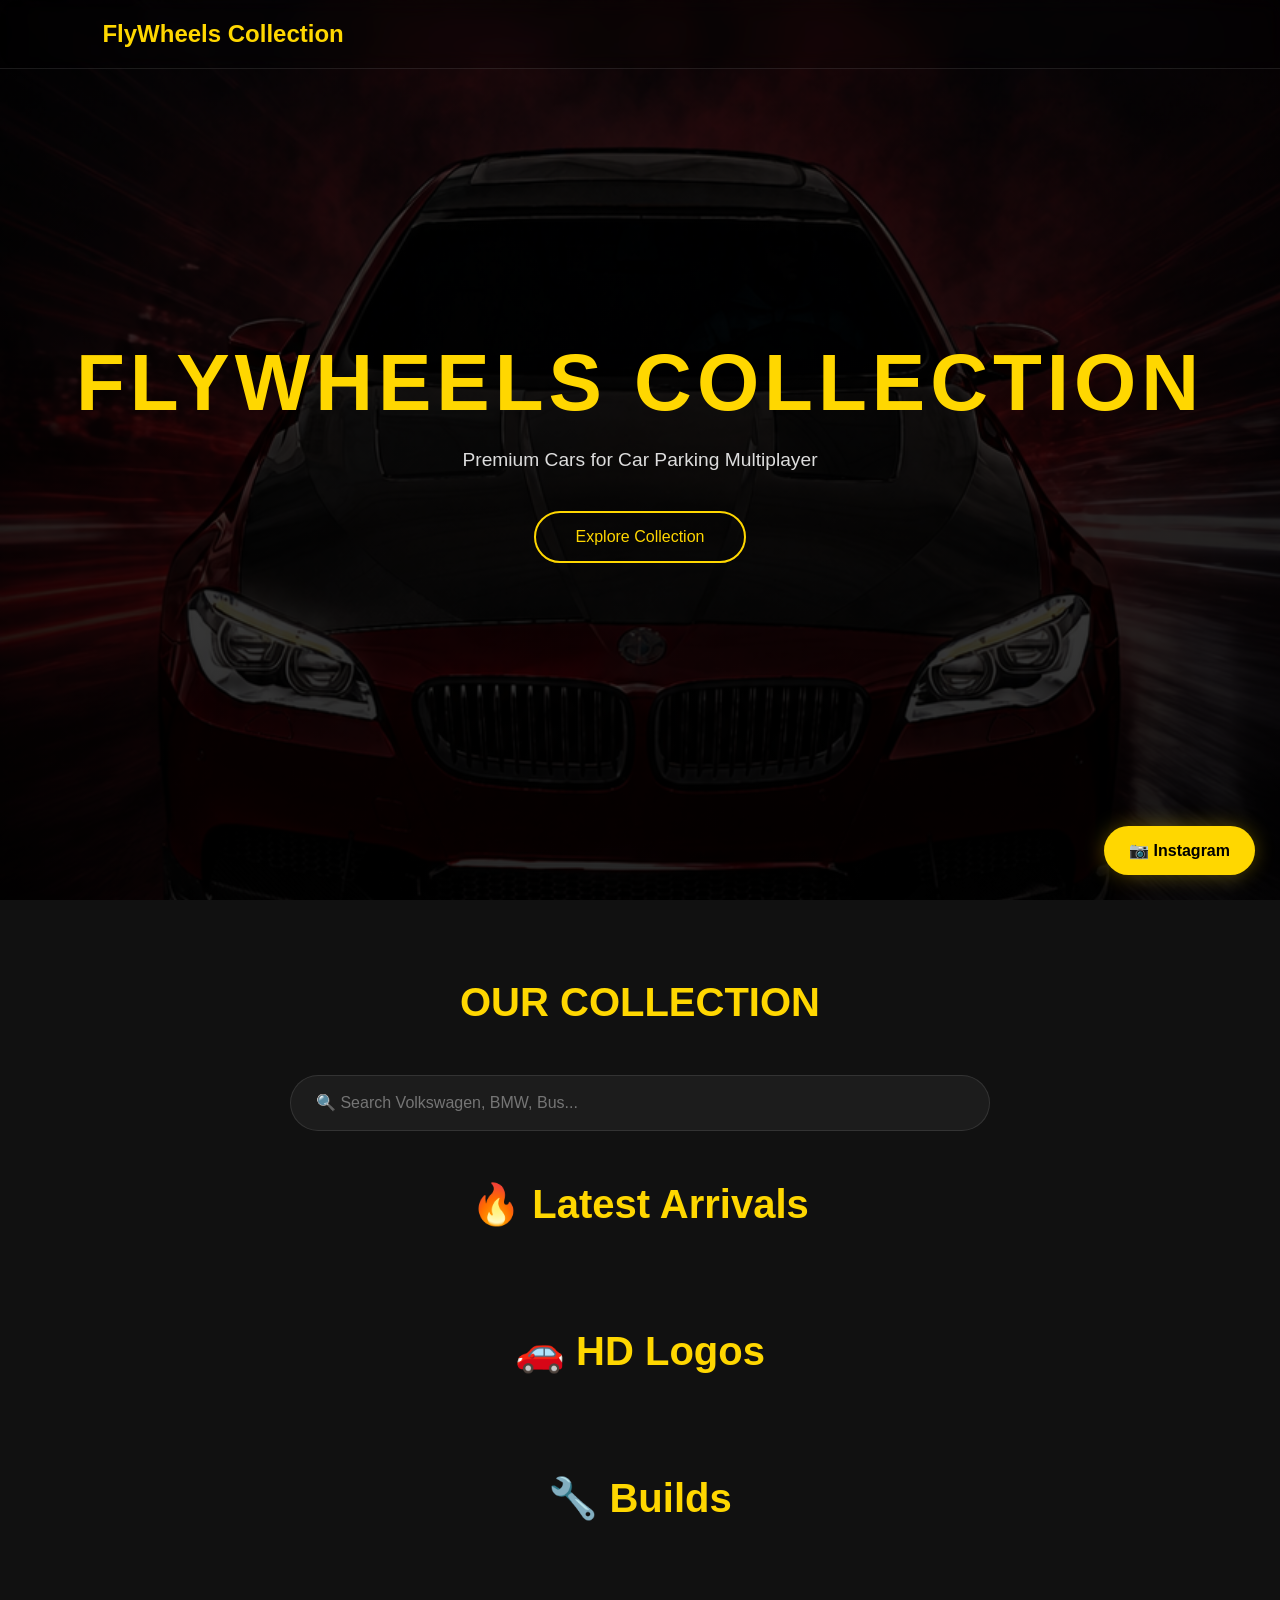
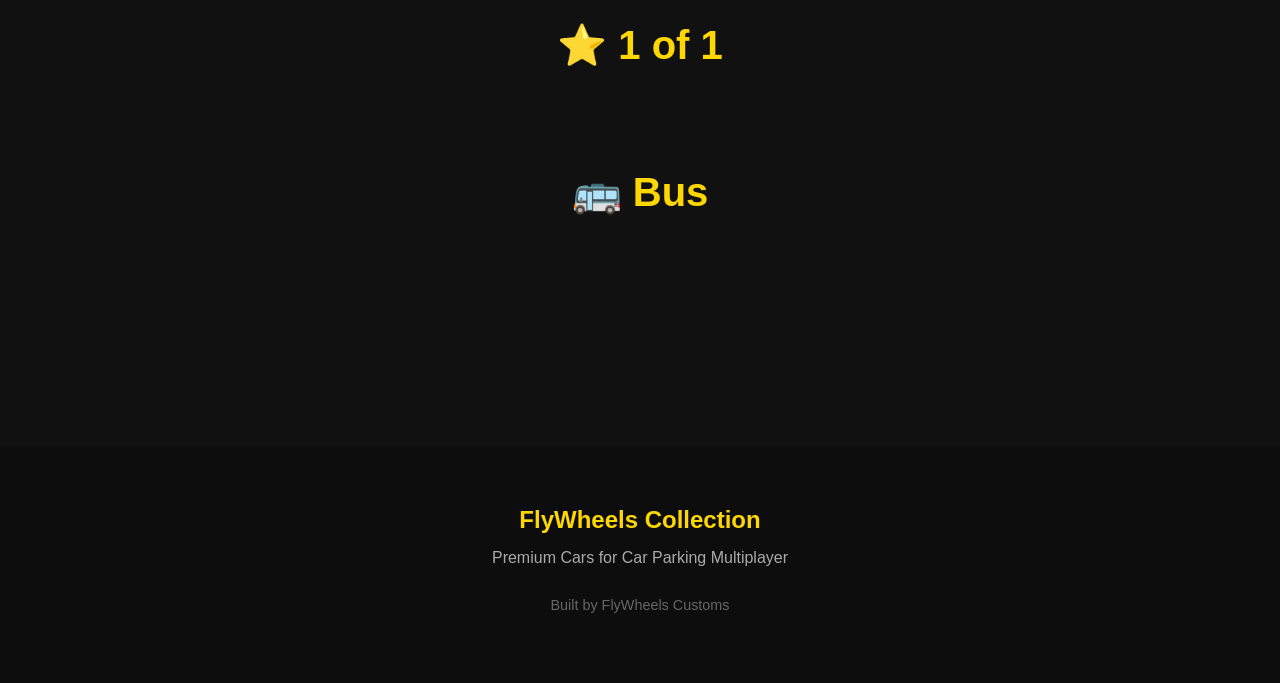
==== index.html @ 17e47a36 "Rename index-backup.html to index.html" ====
<!DOCTYPE html>
<html lang="en">
<head>
    <meta charset="UTF-8">
    <meta name="viewport" content="width=device-width, initial-scale=1.0">
    <title>FlyWheels Collection</title>

    <link rel="stylesheet" href="style.css">
</head>
<body>

<nav>
    <h2>FlyWheels Collection</h2>
</nav>

<header class="hero">

    <div class="hero-content">

        <h1>FLYWHEELS COLLECTION</h1>

        <p>Premium Cars for Car Parking Multiplayer</p>

        <a href="#collection">
            <button>Explore Collection</button>
        </a>

    </div>

</header>

<section class="collection" id="collection">

    <h2>OUR COLLECTION</h2>

    <div class="search-box">

    <input
        type="text"
        id="searchInput"
        placeholder="🔍 Search Volkswagen, BMW, Bus..."
    >

    <div id="searchSuggestions" class="search-suggestions"></div>

</div>
    <!-- Normal browsing view: category sections -->
    <div id="normal-sections">

        <h2 class="section-title">🔥 Latest Arrivals</h2>
        <div class="cars" id="latest-container"></div>

        <h2 class="section-title">🚗 HD Logos</h2>
        <div class="cars" id="hdlogos-container"></div>

        <h2 class="section-title">🔧 Builds</h2>
       <div class="cars" id="builds-container"></div>

        <h2 class="section-title">⭐ 1 of 1</h2>
        <div class="cars" id="oneofone-container"></div>

        <h2 class="section-title">🚌 Bus</h2>
        <div class="cars" id="bus-container"></div>

    </div>

    <!-- Search results view: shown only while searching -->
    <div id="search-results-section" style="display:none;">

        <h2 class="section-title">Search Results</h2>
        <div class="cars" id="search-results-container"></div>

    </div>

</section>

<div class="popup" id="popup">

    <div class="popup-content">

        <span class="close">&times;</span>

        <h2>Payment</h2>

        <h3 id="popupCarName"></h3>
        <p>Price: <span id="popupOriginalPrice"></span></p>
        <p id="popupDiscountedRow" style="display:none;">
            Discounted Price: <span id="popupDiscountedPrice"></span>
        </p>

        <img src="images/imagesqr.jpg" class="qr">

        <p>Scan the QR code and complete the payment.</p>

        <p>Send the payment screenshot to:</p>
        <h3>Have a Promo Code?</h3>

<input
    type="text"
    id="promoInput"
    placeholder="Enter Promo Code"
>

<button id="applyPromo">
    Apply
</button>

<p id="promoMessage"></p>

        <a href="https://instagram.com/cpm.carriolic"
           target="_blank"
           class="insta-btn">
            Contact on Instagram
        </a>

    </div>

</div>

<footer>

    <h2>FlyWheels Collection</h2>

    <p>Premium Cars for Car Parking Multiplayer</p>

    <p class="built">Built by FlyWheels Customs</p>

</footer>

<div class="image-viewer" id="imageViewer">
    <img src="" id="viewerImg">
</div>

<script src="https://cdn.jsdelivr.net/npm/@supabase/supabase-js@2"></script>
<script src="script.js"></script>

<a href="https://instagram.com/cpm.carriolic"
   target="_blank"
   class="floating-instagram">
    📷 Instagram
</a>

</body>
</html>
---- style.css ----
html{
    scroll-behavior:smooth;
}

*{
    margin:0;
    padding:0;
    box-sizing:border-box;
}

body{
    background:#111;
    color:white;
    font-family:Arial, Helvetica, sans-serif;
}

/* Navigation */

nav{
    position:fixed;
    top:0;
    width:100%;
    padding:20px 8%;
    z-index:1000;

    background:rgba(0,0,0,0.2);
    backdrop-filter:blur(10px);

    border-bottom:1px solid rgba(255,255,255,0.1);
}

nav h2{
    color:#FFD700;
}

/* Hero Section */

.hero{
    height:100vh;

    display:flex;
    justify-content:center;
    align-items:center;
    text-align:center;
    padding:20px;

    background:
    linear-gradient(rgba(0,0,0,0.65), rgba(0,0,0,0.85)),
    url("images/hero.jpg");

    background-size:cover;
    background-position:center;
}

.hero-content h1{
    font-size:5rem;
    color:#FFD700;
    letter-spacing:5px;
}

.hero-content p{
    margin-top:20px;
    color:#ddd;
    font-size:1.2rem;
}

.hero-content button{
    margin-top:40px;
    padding:15px 40px;
    border:2px solid #FFD700;
    background:transparent;
    color:#FFD700;
    border-radius:100px;
    font-size:1rem;
    cursor:pointer;
    transition:0.3s;
}

.hero-content button:hover{
    background:#FFD700;
    color:black;

    box-shadow:
    0 0 20px rgba(255,215,0,0.6);
}

/* Collection */

.collection{
    padding:80px 5%;
}

.collection h2{
    text-align:center;
    color:#FFD700;
    font-size:2.5rem;
    margin-bottom:50px;
}

.cars{
    display:grid;
    grid-template-columns:repeat(auto-fit,minmax(300px,1fr));
    gap:30px;
    align-items:stretch;
}

/* Card */

.car-card{
    position:relative;

    background:rgba(255,255,255,0.04);

    border:1px solid rgba(255,255,255,0.1);

    backdrop-filter:blur(10px);

    border-radius:30px;

    overflow:hidden;

    transition:0.4s;

    display:flex;

    flex-direction:column;

    animation:fadeUp 0.8s ease;

    animation-fill-mode:both;
}

.car-card:hover{
    transform:translateY(-10px);

    box-shadow:
    0 0 30px rgba(255,215,0,0.25);
}

.car-card img{
    width:100%;
    aspect-ratio:1/1;
    object-fit:contain;
    background:black;
    display:block;

    transition:0.5s;
    cursor:pointer;
}

.car-card:hover img{
    transform:scale(1.05);
}

.car-card-content{
    padding:20px;
}

.car-card h3{
    margin-bottom:10px;
    font-size:1.4rem;
}

.car-card p{
    color:#FFD700;
    margin-bottom:20px;
    font-size:1.1rem;
}

.car-card button{
    padding:15px 30px;
    border:none;
    background:#FFD700;
    color:black;
    border-radius:100px;
    cursor:pointer;
    font-weight:bold;
    transition:0.3s;
}

.car-card button:hover{
    background:white;

    box-shadow:
    0 0 20px rgba(255,215,0,0.6);
}

/* Availability Badge */

.badge{
    position:absolute;
    top:15px;
    right:15px;

    padding:8px 16px;

    border-radius:100px;

    font-size:0.8rem;

    font-weight:bold;
}

.available{
    background:#0f8b3c;
    color:white;
}

.sold{
    background:#c62828;
    color:white;
}

/* Popup */

.popup{
    display:none;

    position:fixed;

    top:0;
    left:0;

    width:100%;
    height:100%;

    background:rgba(0,0,0,0.8);

    justify-content:center;
    align-items:center;

    z-index:2000;
}

.popup-content{
    width:90%;
    max-width:400px;

    background:#1a1a1a;

    padding:30px;

    border-radius:30px;

    text-align:center;

    position:relative;
}

.popup-content h2{
    color:#FFD700;
    margin-bottom:20px;
}

.qr{
    width:220px;
    border-radius:15px;
    margin-bottom:20px;
}

.popup-content p{
    color:#ccc;
    margin:15px 0;
}

.popup-content h3{
    color:#FFD700;
}

.close{
    position:absolute;
    top:15px;
    right:20px;

    font-size:2rem;

    cursor:pointer;
}

/* Instagram Button */

.insta-btn{
    display:inline-block;

    margin-top:20px;

    padding:15px 30px;

    background:#FFD700;

    color:black;

    text-decoration:none;

    border-radius:100px;

    font-weight:bold;

    transition:0.3s;
}

.insta-btn:hover{
    background:white;

    box-shadow:
    0 0 20px rgba(255,215,0,0.6);
}

/* Footer */

footer{
    margin-top:100px;

    padding:60px 20px;

    background:#0d0d0d;

    text-align:center;
}

footer h2{
    color:#FFD700;

    margin-bottom:15px;
}

footer p{
    color:#aaa;

    margin:10px 0;
}

.built{
    margin-top:30px;

    color:#666;

    font-size:0.9rem;
}

/* Animation */

@keyframes fadeUp{

    from{
        opacity:0;
        transform:translateY(50px);
    }

    to{
        opacity:1;
        transform:translateY(0);
    }

}

/* Mobile */

@media(max-width:768px){

    .hero-content h1{
        font-size:2.8rem;
        letter-spacing:2px;
    }

    .hero-content p{
        font-size:1rem;
    }

    .collection h2{
        font-size:2rem;
    }

}
/* Fullscreen Image Viewer */

.image-viewer{
    display:none;

    position:fixed;

    top:0;
    left:0;

    width:100%;
    height:100%;

    background:rgba(0,0,0,0.95);

    justify-content:center;
    align-items:center;

    z-index:3000;
}

.image-viewer img{
    width:90%;
    max-width:1000px;

    border-radius:20px;

    object-fit:contain;
}
/* Floating Instagram Button */

.floating-instagram{
    position:fixed;

    bottom:25px;
    right:25px;

    background:#FFD700;
    color:black;

    text-decoration:none;

    padding:15px 25px;

    border-radius:100px;

    font-weight:bold;

    z-index:1500;

    transition:0.3s;

    box-shadow:
    0 0 20px rgba(255,215,0,0.3);
}

.floating-instagram:hover{

    background:white;

    box-shadow:
    0 0 30px rgba(255,215,0,0.7);

    transform:translateY(-5px);

}
.sold-btn{
    background:#555;
    color:white;
    cursor:not-allowed;
    opacity:0.8;
}
/* Search Box */

.search-box{
    display:flex;
    justify-content:center;
    margin-bottom:40px;
}

.search-box input{

    width:100%;
    max-width:700px;

    padding:18px 25px;

    border:none;

    border-radius:100px;

    background:#1c1c1c;

    color:white;

    font-size:1rem;

    outline:none;

    border:1px solid rgba(255,255,255,.1);

    transition:.3s;

}

.search-box input:focus{

    border-color:#FFD700;

    box-shadow:0 0 20px rgba(255,215,0,.25);

}
.section-title{
    color:#FFD700;
    font-size:2rem;
    margin:50px 0 25px;
    text-align:center;
}
.no-results{
    color:#888;
    text-align:center;
    padding:40px;
    grid-column:1/-1;
}
.search-box{
    position:relative;
    max-width:700px;
    margin:0 auto 40px;
}

.search-suggestions{

    position:absolute;

    top:100%;
    left:0;

    width:100%;

    background:#1a1a1a;

    border-radius:15px;

    overflow:hidden;

    display:none;

    z-index:1000;

    border:1px solid rgba(255,255,255,.08);

    margin-top:8px;

}

.search-item{

    padding:15px 20px;

    cursor:pointer;

    transition:.25s;

    color:white;

}

.search-item:hover{

    background:#FFD700;

    color:black;

}
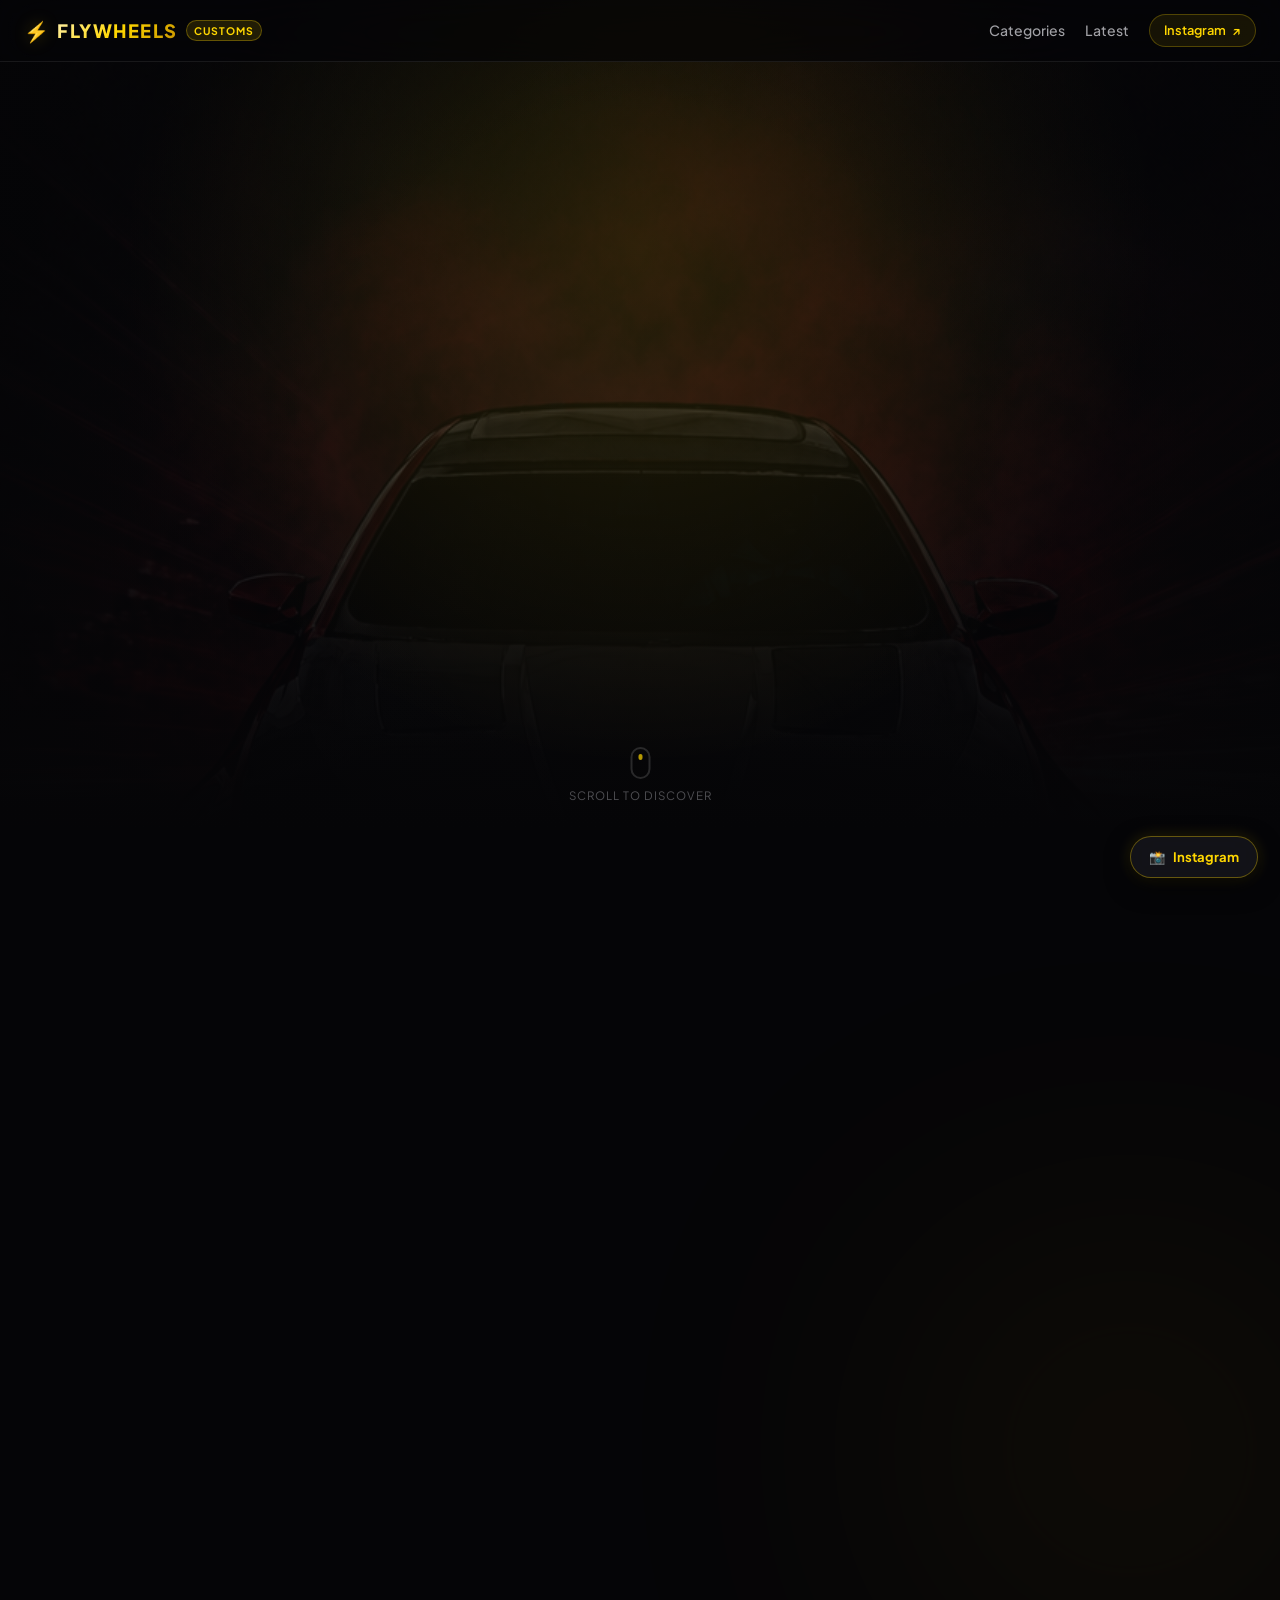
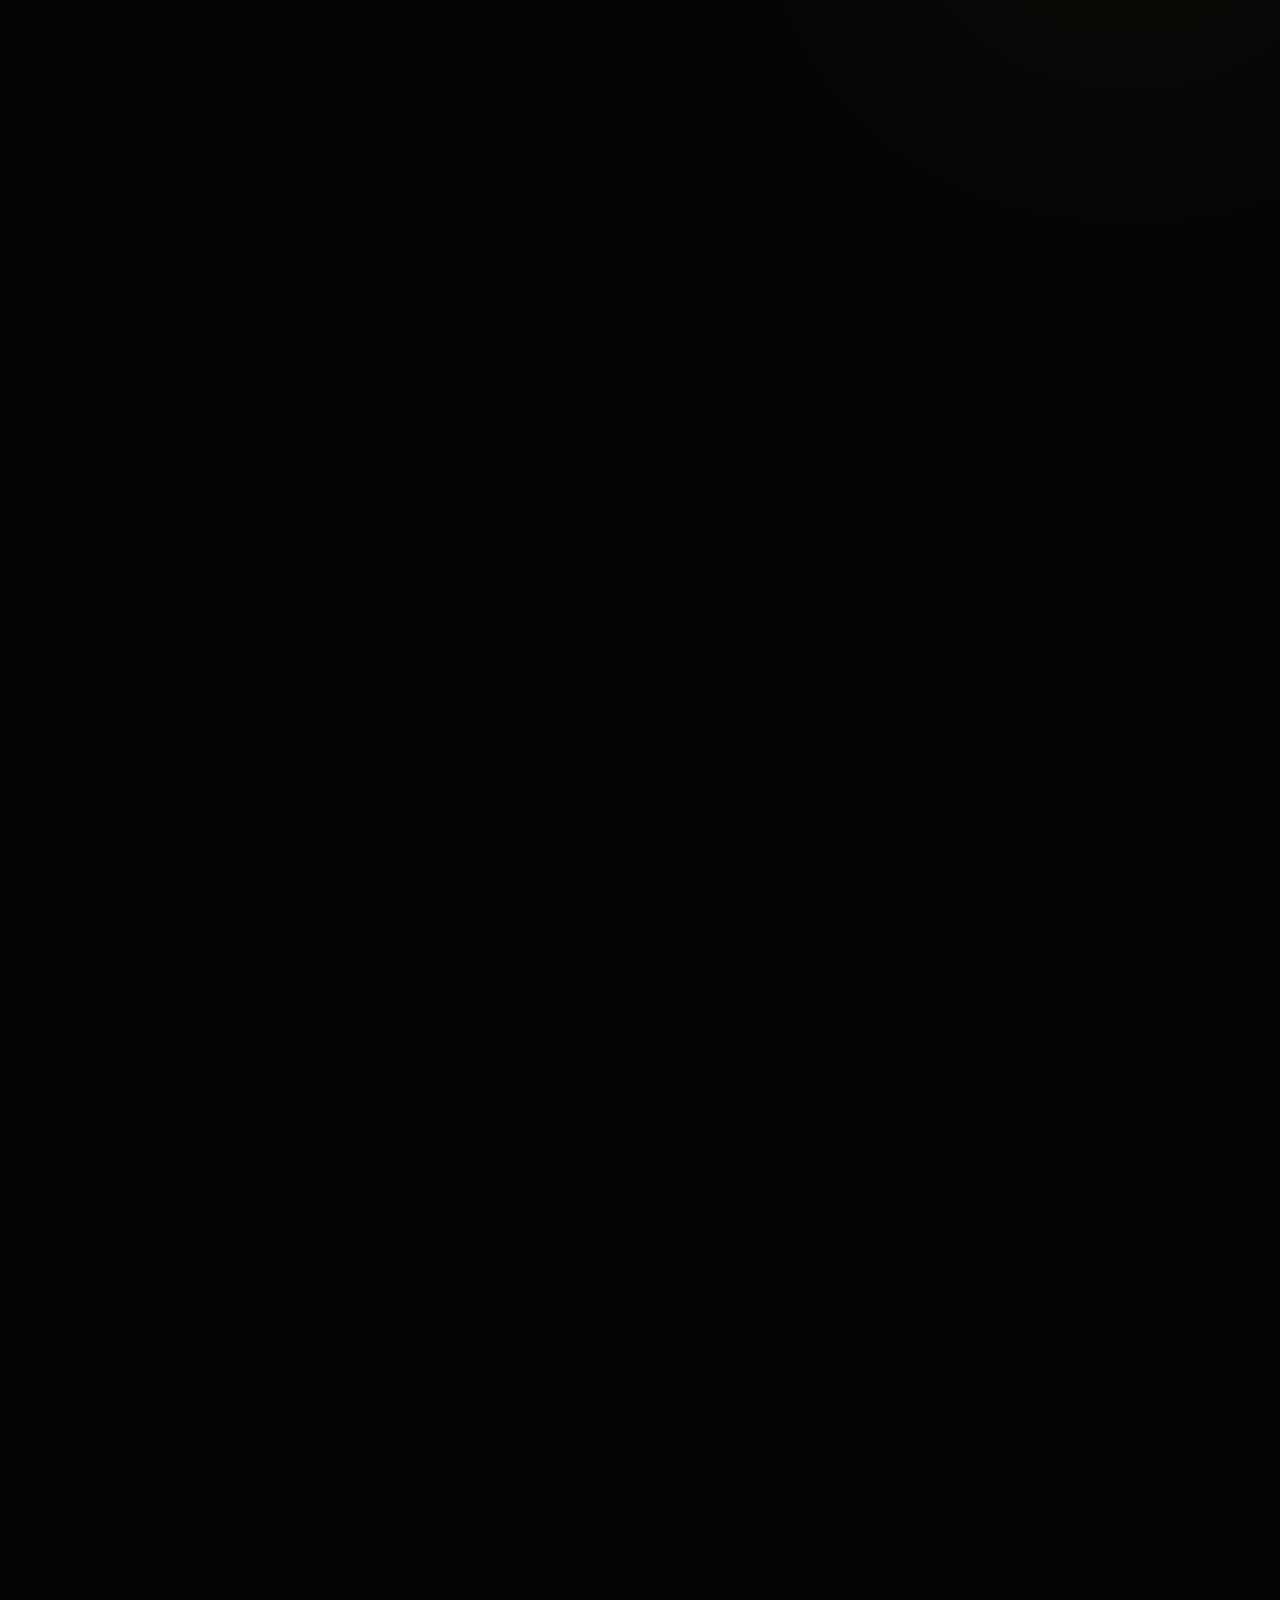
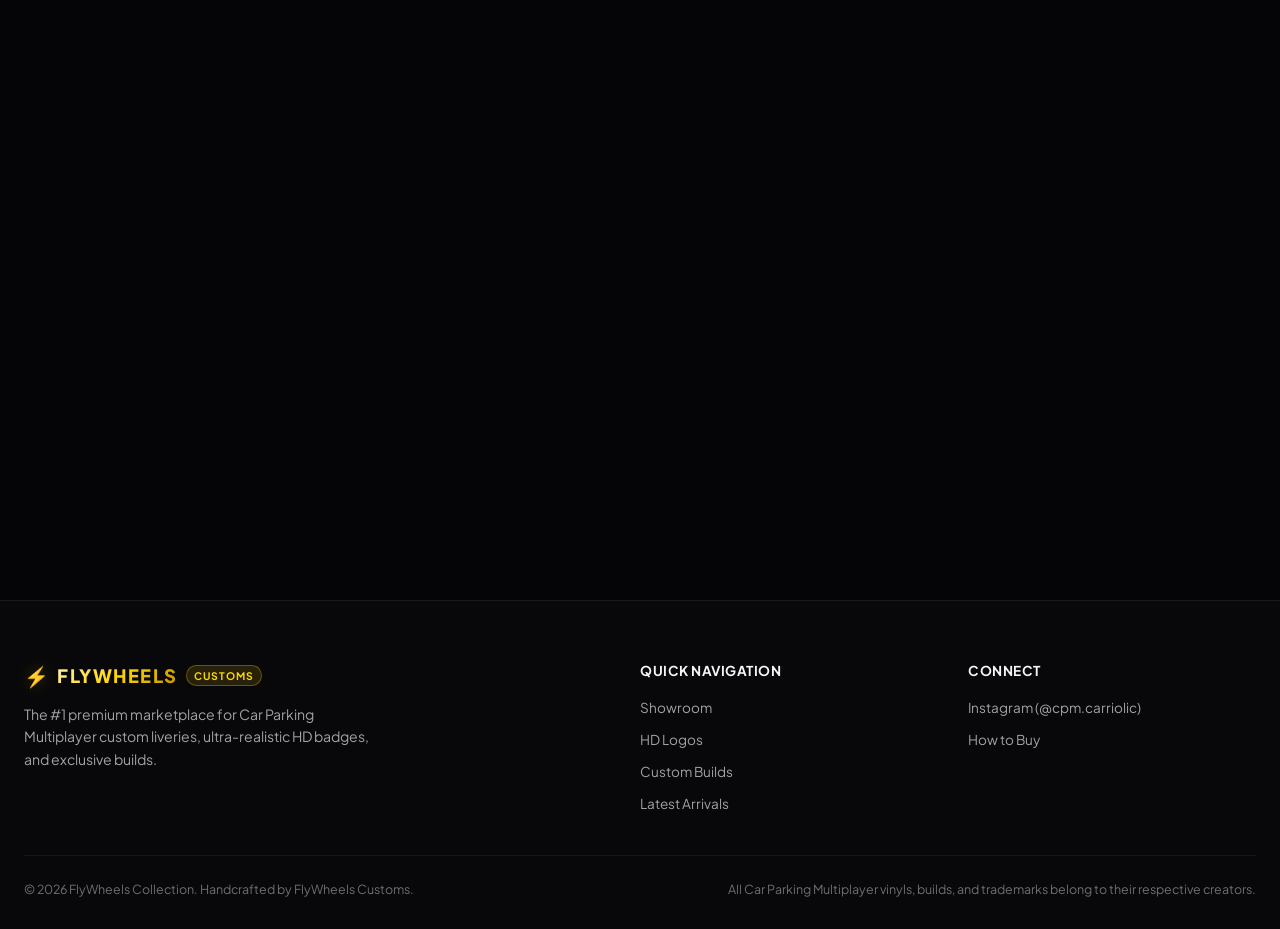
==== commit 6324eecd: "Upgrade UI: Apple-inspired theme, 2-column mobile grid, and scroll animations" ====
--- a/index.html
+++ b/index.html
@@ -2,143 +2,339 @@
 <html lang="en">
 <head>
     <meta charset="UTF-8">
-    <meta name="viewport" content="width=device-width, initial-scale=1.0">
-    <title>FlyWheels Collection</title>
-
+    <meta name="viewport" content="width=device-width, initial-scale=1.0, maximum-scale=5.0">
+    <meta name="description" content="FlyWheels Collection - Premium handcrafted custom cars, HD logos, and unique builds for Car Parking Multiplayer (CPM).">
+    <title>FlyWheels Collection • Premium CPM Cars</title>
+
+    <link rel="preconnect" href="https://fonts.googleapis.com">
+    <link rel="preconnect" href="https://fonts.gstatic.com" crossorigin>
+    <link href="https://fonts.googleapis.com/css2?family=Plus+Jakarta+Sans:wght@400;500;600;700;800&family=Space+Grotesk:wght@600;700&display=swap" rel="stylesheet">
     <link rel="stylesheet" href="style.css">
 </head>
 <body>
 
-<nav>
-    <h2>FlyWheels Collection</h2>
+<!-- Apple-style Ambient Background Glows -->
+<div class="ambient-glow glow-top" aria-hidden="true"></div>
+<div class="ambient-glow glow-middle" aria-hidden="true"></div>
+
+<!-- Sleek Frosted Glass Navigation -->
+<nav id="navbar">
+    <div class="nav-container">
+        <a href="#" class="brand-logo">
+            <span class="logo-mark">⚡</span>
+            <span class="brand-text">FLYWHEELS</span>
+            <span class="brand-tag">CUSTOMS</span>
+        </a>
+        <div class="nav-links">
+            <a href="#collection" class="nav-link">Categories</a>
+            <a href="#latest-section" class="nav-link">Latest</a>
+            <a href="https://instagram.com/cpm.carriolic" target="_blank" class="nav-btn-ig" rel="noopener">
+                <span>Instagram</span>
+                <span class="arrow-icon">↗</span>
+            </a>
+        </div>
+    </div>
 </nav>
 
+<!-- Hero Section with Apple Aesthetic -->
 <header class="hero">
-
+    <div class="hero-overlay"></div>
     <div class="hero-content">
-
-        <h1>FLYWHEELS COLLECTION</h1>
-
-        <p>Premium Cars for Car Parking Multiplayer</p>
-
-        <a href="#collection">
-            <button>Explore Collection</button>
-        </a>
-
-    </div>
-
+        <div class="hero-pill-badge scroll-reveal">
+            <span class="pulse-dot"></span>
+            <span>Car Parking Multiplayer • Exclusive Drops</span>
+        </div>
+
+        <h1 class="hero-title scroll-reveal">
+            FLYWHEELS<br><span class="gold-gradient-text">COLLECTION</span>
+        </h1>
+
+        <p class="hero-subtitle scroll-reveal">
+            Precision-crafted custom liveries, 4K HD logos, and 1-of-1 showpieces built for CPM enthusiasts.
+        </p>
+
+        <div class="hero-cta-group scroll-reveal">
+            <a href="#collection" class="btn-apple-primary">
+                Explore Categories
+                <span class="btn-arrow">↓</span>
+            </a>
+            <a href="#latest-section" class="btn-apple-secondary">
+                Latest Arrivals
+            </a>
+        </div>
+
+        <!-- Trust / Highlight Badges -->
+        <div class="hero-highlights scroll-reveal">
+            <div class="highlight-chip">
+                <span class="chip-icon">⚡</span> Instant Delivery
+            </div>
+            <div class="highlight-chip">
+                <span class="chip-icon">🎨</span> 4K HD Detailing
+            </div>
+            <div class="highlight-chip">
+                <span class="chip-icon">🛡️</span> 100% Authentic
+            </div>
+        </div>
+    </div>
+
+    <div class="scroll-indicator" aria-hidden="true">
+        <div class="mouse-wheel"></div>
+        <span>Scroll to discover</span>
+    </div>
 </header>
 
-<section class="collection" id="collection">
-
-    <h2>OUR COLLECTION</h2>
-
-    <div class="search-box">
-
-    <input
-        type="text"
-        id="searchInput"
-        placeholder="🔍 Search Volkswagen, BMW, Bus..."
-    >
-
-    <div id="searchSuggestions" class="search-suggestions"></div>
-
-</div>
-    <!-- Normal browsing view: category sections -->
+<!-- Main Collection Section -->
+<main class="collection" id="collection">
+
+    <!-- Header & Spotlight Search -->
+    <div class="collection-header scroll-reveal">
+        <span class="eyebrow-tag">THE SHOWROOM</span>
+        <h2 class="collection-title">Explore by Category</h2>
+        <p class="collection-subtitle">Browse curated garage lineups or jump straight to your favorite styles</p>
+    </div>
+
+    <!-- Apple Spotlight-Style Search Box -->
+    <div class="search-box-wrapper scroll-reveal">
+        <div class="search-box">
+            <span class="search-icon">🔍</span>
+            <input
+                type="text"
+                id="searchInput"
+                placeholder="Search by car name, BMW, Porsche, Bus..."
+                autocomplete="off"
+            >
+            <button id="searchClearBtn" class="search-clear-btn" aria-label="Clear search" style="display:none;">✕</button>
+        </div>
+        <div id="searchSuggestions" class="search-suggestions"></div>
+    </div>
+
+    <!-- Apple-style Segmented Category Filter Pills (Mobile Horizontal Scrollable) -->
+    <div class="category-nav-bar scroll-reveal" id="categoryNav">
+        <div class="category-pills">
+            <button class="cat-pill active" data-target="all">All Vehicles</button>
+            <button class="cat-pill" data-target="hdlogos-section">🚗 HD Logos</button>
+            <button class="cat-pill" data-target="builds-section">🔧 Builds</button>
+            <button class="cat-pill" data-target="oneofone-section">⭐ 1 of 1</button>
+            <button class="cat-pill" data-target="bus-section">🚌 Bus</button>
+            <button class="cat-pill" data-target="latest-section">🔥 Latest Arrivals</button>
+        </div>
+    </div>
+
+    <!-- NORMAL BROWSING VIEW: All Categories First, Then Latest Arrivals Down Below -->
     <div id="normal-sections">
 
-        <h2 class="section-title">🔥 Latest Arrivals</h2>
-        <div class="cars" id="latest-container"></div>
-
-        <h2 class="section-title">🚗 HD Logos</h2>
-        <div class="cars" id="hdlogos-container"></div>
-
-        <h2 class="section-title">🔧 Builds</h2>
-       <div class="cars" id="builds-container"></div>
-
-        <h2 class="section-title">⭐ 1 of 1</h2>
-        <div class="cars" id="oneofone-container"></div>
-
-        <h2 class="section-title">🚌 Bus</h2>
-        <div class="cars" id="bus-container"></div>
-
-    </div>
-
-    <!-- Search results view: shown only while searching -->
+        <!-- 1. HD LOGOS SECTION -->
+        <section class="category-section scroll-reveal" id="hdlogos-section">
+            <div class="section-header">
+                <div class="section-title-wrap">
+                    <span class="section-badge">HIGH RESOLUTION</span>
+                    <h2 class="section-title">🚗 HD Logos</h2>
+                </div>
+                <span class="section-count" id="count-hdlogos"></span>
+            </div>
+            <div class="cars" id="hdlogos-container">
+                <div class="skeleton-card"></div>
+                <div class="skeleton-card"></div>
+            </div>
+        </section>
+
+        <!-- 2. BUILDS SECTION -->
+        <section class="category-section scroll-reveal" id="builds-section">
+            <div class="section-header">
+                <div class="section-title-wrap">
+                    <span class="section-badge">CUSTOM TUNING</span>
+                    <h2 class="section-title">🔧 Custom Builds</h2>
+                </div>
+                <span class="section-count" id="count-builds"></span>
+            </div>
+            <div class="cars" id="builds-container">
+                <div class="skeleton-card"></div>
+                <div class="skeleton-card"></div>
+            </div>
+        </section>
+
+        <!-- 3. 1 OF 1 SECTION -->
+        <section class="category-section scroll-reveal" id="oneofone-section">
+            <div class="section-header">
+                <div class="section-title-wrap">
+                    <span class="section-badge">EXCLUSIVE</span>
+                    <h2 class="section-title">⭐ 1 of 1 Masterpieces</h2>
+                </div>
+                <span class="section-count" id="count-oneofone"></span>
+            </div>
+            <div class="cars" id="oneofone-container">
+                <div class="skeleton-card"></div>
+                <div class="skeleton-card"></div>
+            </div>
+        </section>
+
+        <!-- 4. BUS SECTION -->
+        <section class="category-section scroll-reveal" id="bus-section">
+            <div class="section-header">
+                <div class="section-title-wrap">
+                    <span class="section-badge">SPECIAL SERIES</span>
+                    <h2 class="section-title">🚌 Bus Edition</h2>
+                </div>
+                <span class="section-count" id="count-bus"></span>
+            </div>
+            <div class="cars" id="bus-container">
+                <div class="skeleton-card"></div>
+                <div class="skeleton-card"></div>
+            </div>
+        </section>
+
+        <!-- 5. SCROLL DOWN TO SEE: LATEST ARRIVALS SECTION -->
+        <section class="category-section latest-spotlight-section scroll-reveal" id="latest-section">
+            <div class="section-header latest-header">
+                <div class="section-title-wrap">
+                    <span class="section-badge fire-badge">FRESH DROPS</span>
+                    <h2 class="section-title">🔥 Latest Arrivals</h2>
+                    <p class="section-subtext">The most recent custom releases added to FlyWheels showroom</p>
+                </div>
+                <span class="section-count" id="count-latest"></span>
+            </div>
+            <div class="cars" id="latest-container">
+                <div class="skeleton-card"></div>
+                <div class="skeleton-card"></div>
+            </div>
+        </section>
+
+    </div>
+
+    <!-- SEARCH RESULTS VIEW: Shown dynamically while user types in search -->
     <div id="search-results-section" style="display:none;">
-
-        <h2 class="section-title">Search Results</h2>
+        <div class="section-header">
+            <div class="section-title-wrap">
+                <span class="section-badge">RESULTS</span>
+                <h2 class="section-title" id="search-results-title">Search Results</h2>
+            </div>
+            <button id="clearSearchLink" class="clear-search-link">Reset Search</button>
+        </div>
         <div class="cars" id="search-results-container"></div>
-
-    </div>
-
-</section>
-
-<div class="popup" id="popup">
-
+    </div>
+
+</main>
+
+<!-- Apple Sheet Style Payment Modal -->
+<div class="popup" id="popup" role="dialog" aria-modal="true" aria-labelledby="popupCarName">
+    <div class="popup-backdrop"></div>
     <div class="popup-content">
-
-        <span class="close">&times;</span>
-
-        <h2>Payment</h2>
-
-        <h3 id="popupCarName"></h3>
-        <p>Price: <span id="popupOriginalPrice"></span></p>
-        <p id="popupDiscountedRow" style="display:none;">
-            Discounted Price: <span id="popupDiscountedPrice"></span>
-        </p>
-
-        <img src="images/imagesqr.jpg" class="qr">
-
-        <p>Scan the QR code and complete the payment.</p>
-
-        <p>Send the payment screenshot to:</p>
-        <h3>Have a Promo Code?</h3>
-
-<input
-    type="text"
-    id="promoInput"
-    placeholder="Enter Promo Code"
->
-
-<button id="applyPromo">
-    Apply
-</button>
-
-<p id="promoMessage"></p>
+        <button class="close" id="popupCloseBtn" aria-label="Close dialog">&times;</button>
+
+        <div class="popup-header">
+            <span class="popup-pill">SECURE CHECKOUT</span>
+            <h2>Order Vehicle</h2>
+            <h3 id="popupCarName">Select Car</h3>
+        </div>
+
+        <div class="price-container">
+            <div class="price-box" id="priceDisplayBox">
+                <span class="price-label">Price</span>
+                <span class="price-value" id="popupOriginalPrice">₹0</span>
+            </div>
+            <div class="price-box discounted-box" id="popupDiscountedRow" style="display:none;">
+                <span class="price-label">Discounted</span>
+                <span class="price-value gold" id="popupDiscountedPrice">₹0</span>
+            </div>
+        </div>
+
+        <div class="qr-wrapper">
+            <img src="images/imagesqr.jpg" alt="Payment QR Code" class="qr" id="paymentQrImg">
+            <div class="qr-caption">Scan with GPay / PhonePe / Paytm / UPI</div>
+        </div>
+
+        <!-- Promo Code Input -->
+        <div class="promo-container">
+            <label for="promoInput" class="promo-label">Have a Promo Code?</label>
+            <div class="promo-input-group">
+                <input
+                    type="text"
+                    id="promoInput"
+                    placeholder="Enter Code"
+                    autocomplete="off"
+                >
+                <button id="applyPromo" class="btn-promo-apply">
+                    Apply
+                </button>
+            </div>
+            <p id="promoMessage" class="promo-message"></p>
+        </div>
+
+        <div class="popup-instructions">
+            <p>1. Scan the QR code &amp; pay the vehicle amount.</p>
+            <p>2. Take a screenshot of the completed payment.</p>
+            <p>3. Tap below to send the screenshot on Instagram for instant in-game car delivery!</p>
+        </div>
 
         <a href="https://instagram.com/cpm.carriolic"
            target="_blank"
+           rel="noopener"
            class="insta-btn">
-            Contact on Instagram
+            <span>Send Payment Proof on Instagram</span>
+            <span class="btn-arrow">→</span>
         </a>
-
-    </div>
-
+    </div>
 </div>
 
+<!-- Fullscreen Image Viewer Modal -->
+<div class="image-viewer" id="imageViewer" role="dialog" aria-modal="true">
+    <button class="viewer-close" id="viewerCloseBtn" aria-label="Close image">&times;</button>
+    <div class="viewer-inner">
+        <img src="" id="viewerImg" alt="Enlarged Car View">
+        <div class="viewer-tip">Tap anywhere or press ESC to close</div>
+    </div>
+</div>
+
+<!-- Premium Footer -->
 <footer>
-
-    <h2>FlyWheels Collection</h2>
-
-    <p>Premium Cars for Car Parking Multiplayer</p>
-
-    <p class="built">Built by FlyWheels Customs</p>
-
+    <div class="footer-content">
+        <div class="footer-brand">
+            <div class="brand-logo">
+                <span class="logo-mark">⚡</span>
+                <span class="brand-text">FLYWHEELS</span>
+                <span class="brand-tag">CUSTOMS</span>
+            </div>
+            <p class="footer-desc">The #1 premium marketplace for Car Parking Multiplayer custom liveries, ultra-realistic HD badges, and exclusive builds.</p>
+        </div>
+
+        <div class="footer-links-group">
+            <h4>Quick Navigation</h4>
+            <ul>
+                <li><a href="#collection">Showroom</a></li>
+                <li><a href="#hdlogos-section">HD Logos</a></li>
+                <li><a href="#builds-section">Custom Builds</a></li>
+                <li><a href="#latest-section">Latest Arrivals</a></li>
+            </ul>
+        </div>
+
+        <div class="footer-links-group">
+            <h4>Connect</h4>
+            <ul>
+                <li><a href="https://instagram.com/cpm.carriolic" target="_blank" rel="noopener">Instagram (@cpm.carriolic)</a></li>
+                <li><a href="#collection">How to Buy</a></li>
+            </ul>
+        </div>
+    </div>
+
+    <div class="footer-bottom">
+        <p>&copy; 2026 FlyWheels Collection. Handcrafted by FlyWheels Customs.</p>
+        <p class="footer-note">All Car Parking Multiplayer vinyls, builds, and trademarks belong to their respective creators.</p>
+    </div>
 </footer>
 
-<div class="image-viewer" id="imageViewer">
-    <img src="" id="viewerImg">
-</div>
-
+<!-- Floating Instagram Button (Apple Pill with Glow) -->
+<a href="https://instagram.com/cpm.carriolic"
+   target="_blank"
+   rel="noopener"
+   class="floating-instagram"
+   aria-label="Contact on Instagram">
+    <span class="ig-icon">📸</span>
+    <span class="ig-text">Instagram</span>
+</a>
+
+<!-- Supabase SDK & App Logic -->
 <script src="https://cdn.jsdelivr.net/npm/@supabase/supabase-js@2"></script>
 <script src="script.js"></script>
 
-<a href="https://instagram.com/cpm.carriolic"
-   target="_blank"
-   class="floating-instagram">
-    📷 Instagram
-</a>
-
 </body>
 </html>
--- a/style.css
+++ b/style.css
@@ -1,548 +1,1605 @@
-html{
-    scroll-behavior:smooth;
-}
-
-*{
-    margin:0;
-    padding:0;
-    box-sizing:border-box;
-}
-
-body{
-    background:#111;
-    color:white;
-    font-family:Arial, Helvetica, sans-serif;
-}
-
-/* Navigation */
-
-nav{
-    position:fixed;
-    top:0;
-    width:100%;
-    padding:20px 8%;
-    z-index:1000;
-
-    background:rgba(0,0,0,0.2);
-    backdrop-filter:blur(10px);
-
-    border-bottom:1px solid rgba(255,255,255,0.1);
-}
-
-nav h2{
-    color:#FFD700;
-}
-
-/* Hero Section */
-
-.hero{
-    height:100vh;
-
-    display:flex;
-    justify-content:center;
-    align-items:center;
-    text-align:center;
-    padding:20px;
-
-    background:
-    linear-gradient(rgba(0,0,0,0.65), rgba(0,0,0,0.85)),
-    url("images/hero.jpg");
-
-    background-size:cover;
-    background-position:center;
-}
-
-.hero-content h1{
-    font-size:5rem;
-    color:#FFD700;
-    letter-spacing:5px;
-}
-
-.hero-content p{
-    margin-top:20px;
-    color:#ddd;
-    font-size:1.2rem;
-}
-
-.hero-content button{
-    margin-top:40px;
-    padding:15px 40px;
-    border:2px solid #FFD700;
-    background:transparent;
-    color:#FFD700;
-    border-radius:100px;
-    font-size:1rem;
-    cursor:pointer;
-    transition:0.3s;
-}
-
-.hero-content button:hover{
-    background:#FFD700;
-    color:black;
-
-    box-shadow:
-    0 0 20px rgba(255,215,0,0.6);
-}
-
-/* Collection */
-
-.collection{
-    padding:80px 5%;
-}
-
-.collection h2{
-    text-align:center;
-    color:#FFD700;
-    font-size:2.5rem;
-    margin-bottom:50px;
-}
-
-.cars{
-    display:grid;
-    grid-template-columns:repeat(auto-fit,minmax(300px,1fr));
-    gap:30px;
-    align-items:stretch;
-}
-
-/* Card */
-
-.car-card{
-    position:relative;
-
-    background:rgba(255,255,255,0.04);
-
-    border:1px solid rgba(255,255,255,0.1);
-
-    backdrop-filter:blur(10px);
-
-    border-radius:30px;
-
-    overflow:hidden;
-
-    transition:0.4s;
-
-    display:flex;
-
-    flex-direction:column;
-
-    animation:fadeUp 0.8s ease;
-
-    animation-fill-mode:both;
-}
-
-.car-card:hover{
-    transform:translateY(-10px);
-
-    box-shadow:
-    0 0 30px rgba(255,215,0,0.25);
-}
-
-.car-card img{
-    width:100%;
-    aspect-ratio:1/1;
-    object-fit:contain;
-    background:black;
-    display:block;
-
-    transition:0.5s;
-    cursor:pointer;
-}
-
-.car-card:hover img{
-    transform:scale(1.05);
-}
-
-.car-card-content{
-    padding:20px;
-}
-
-.car-card h3{
-    margin-bottom:10px;
-    font-size:1.4rem;
-}
-
-.car-card p{
-    color:#FFD700;
-    margin-bottom:20px;
-    font-size:1.1rem;
-}
-
-.car-card button{
-    padding:15px 30px;
-    border:none;
-    background:#FFD700;
-    color:black;
-    border-radius:100px;
-    cursor:pointer;
-    font-weight:bold;
-    transition:0.3s;
-}
-
-.car-card button:hover{
-    background:white;
-
-    box-shadow:
-    0 0 20px rgba(255,215,0,0.6);
-}
-
-/* Availability Badge */
-
-.badge{
-    position:absolute;
-    top:15px;
-    right:15px;
-
-    padding:8px 16px;
-
-    border-radius:100px;
-
-    font-size:0.8rem;
-
-    font-weight:bold;
-}
-
-.available{
-    background:#0f8b3c;
-    color:white;
-}
-
-.sold{
-    background:#c62828;
-    color:white;
-}
-
-/* Popup */
-
-.popup{
-    display:none;
-
-    position:fixed;
-
-    top:0;
-    left:0;
-
-    width:100%;
-    height:100%;
-
-    background:rgba(0,0,0,0.8);
-
-    justify-content:center;
-    align-items:center;
-
-    z-index:2000;
-}
-
-.popup-content{
-    width:90%;
-    max-width:400px;
-
-    background:#1a1a1a;
-
-    padding:30px;
-
-    border-radius:30px;
-
-    text-align:center;
-
-    position:relative;
-}
-
-.popup-content h2{
-    color:#FFD700;
-    margin-bottom:20px;
-}
-
-.qr{
-    width:220px;
-    border-radius:15px;
-    margin-bottom:20px;
-}
-
-.popup-content p{
-    color:#ccc;
-    margin:15px 0;
-}
-
-.popup-content h3{
-    color:#FFD700;
-}
-
-.close{
-    position:absolute;
-    top:15px;
-    right:20px;
-
-    font-size:2rem;
-
-    cursor:pointer;
-}
-
-/* Instagram Button */
-
-.insta-btn{
-    display:inline-block;
-
-    margin-top:20px;
-
-    padding:15px 30px;
-
-    background:#FFD700;
-
-    color:black;
-
-    text-decoration:none;
-
-    border-radius:100px;
-
-    font-weight:bold;
-
-    transition:0.3s;
-}
-
-.insta-btn:hover{
-    background:white;
-
-    box-shadow:
-    0 0 20px rgba(255,215,0,0.6);
-}
-
-/* Footer */
-
-footer{
-    margin-top:100px;
-
-    padding:60px 20px;
-
-    background:#0d0d0d;
-
-    text-align:center;
-}
-
-footer h2{
-    color:#FFD700;
-
-    margin-bottom:15px;
-}
-
-footer p{
-    color:#aaa;
-
-    margin:10px 0;
-}
-
-.built{
-    margin-top:30px;
-
-    color:#666;
-
-    font-size:0.9rem;
-}
-
-/* Animation */
-
-@keyframes fadeUp{
-
-    from{
-        opacity:0;
-        transform:translateY(50px);
-    }
-
-    to{
-        opacity:1;
-        transform:translateY(0);
-    }
-
-}
-
-/* Mobile */
-
-@media(max-width:768px){
-
-    .hero-content h1{
-        font-size:2.8rem;
-        letter-spacing:2px;
-    }
-
-    .hero-content p{
-        font-size:1rem;
-    }
-
-    .collection h2{
-        font-size:2rem;
-    }
-
-}
-/* Fullscreen Image Viewer */
-
-.image-viewer{
-    display:none;
-
-    position:fixed;
-
-    top:0;
-    left:0;
-
-    width:100%;
-    height:100%;
-
-    background:rgba(0,0,0,0.95);
-
-    justify-content:center;
-    align-items:center;
-
-    z-index:3000;
-}
-
-.image-viewer img{
-    width:90%;
-    max-width:1000px;
-
-    border-radius:20px;
-
-    object-fit:contain;
-}
-/* Floating Instagram Button */
-
-.floating-instagram{
-    position:fixed;
-
-    bottom:25px;
-    right:25px;
-
-    background:#FFD700;
-    color:black;
-
-    text-decoration:none;
-
-    padding:15px 25px;
-
-    border-radius:100px;
-
-    font-weight:bold;
-
-    z-index:1500;
-
-    transition:0.3s;
-
-    box-shadow:
-    0 0 20px rgba(255,215,0,0.3);
-}
-
-.floating-instagram:hover{
-
-    background:white;
-
-    box-shadow:
-    0 0 30px rgba(255,215,0,0.7);
-
-    transform:translateY(-5px);
-
-}
-.sold-btn{
-    background:#555;
-    color:white;
-    cursor:not-allowed;
-    opacity:0.8;
-}
-/* Search Box */
-
-.search-box{
-    display:flex;
-    justify-content:center;
-    margin-bottom:40px;
-}
-
-.search-box input{
-
-    width:100%;
-    max-width:700px;
-
-    padding:18px 25px;
-
-    border:none;
-
-    border-radius:100px;
-
-    background:#1c1c1c;
-
-    color:white;
-
-    font-size:1rem;
-
-    outline:none;
-
-    border:1px solid rgba(255,255,255,.1);
-
-    transition:.3s;
-
-}
-
-.search-box input:focus{
-
-    border-color:#FFD700;
-
-    box-shadow:0 0 20px rgba(255,215,0,.25);
-
-}
-.section-title{
-    color:#FFD700;
-    font-size:2rem;
-    margin:50px 0 25px;
-    text-align:center;
-}
-.no-results{
-    color:#888;
-    text-align:center;
-    padding:40px;
-    grid-column:1/-1;
-}
-.search-box{
-    position:relative;
-    max-width:700px;
-    margin:0 auto 40px;
-}
-
-.search-suggestions{
-
-    position:absolute;
-
-    top:100%;
-    left:0;
-
-    width:100%;
-
-    background:#1a1a1a;
-
-    border-radius:15px;
-
-    overflow:hidden;
-
-    display:none;
-
-    z-index:1000;
-
-    border:1px solid rgba(255,255,255,.08);
-
-    margin-top:8px;
-
-}
-
-.search-item{
-
-    padding:15px 20px;
-
-    cursor:pointer;
-
-    transition:.25s;
-
-    color:white;
-
-}
-
-.search-item:hover{
-
-    background:#FFD700;
-
-    color:black;
-
+/* ==========================================================================
+   FlyWheels Collection • Apple-Inspired Design System
+   Sleek Dark Theme | Smooth Scroll Animations | 2-Column Mobile Grid
+   ========================================================================== */
+
+:root {
+    --bg-base: #050507;
+    --bg-surface: #0e0e12;
+    --bg-surface-elevated: #16161d;
+    --bg-glass: rgba(18, 18, 24, 0.75);
+    --bg-glass-card: rgba(22, 22, 28, 0.65);
+    --bg-glass-hover: rgba(30, 30, 40, 0.85);
+
+    --accent-gold: #FFD700;
+    --accent-gold-light: #FFF0B3;
+    --accent-gold-dark: #C49000;
+    --accent-gold-glow: rgba(255, 215, 0, 0.25);
+    --gold-gradient: linear-gradient(135deg, #FFF1B0 0%, #FFD700 50%, #C49000 100%);
+    --gold-gradient-subtle: linear-gradient(135deg, rgba(255, 215, 0, 0.15) 0%, rgba(255, 215, 0, 0.05) 100%);
+
+    --text-primary: #F5F5F7;
+    --text-secondary: #A1A1A6;
+    --text-muted: #6E6E73;
+
+    --status-available: #30D158;
+    --status-available-glow: rgba(48, 209, 88, 0.3);
+    --status-sold: #FF453A;
+    --status-sold-glow: rgba(255, 69, 58, 0.3);
+
+    --border-subtle: rgba(255, 255, 255, 0.08);
+    --border-card: rgba(255, 255, 255, 0.1);
+    --border-focus: rgba(255, 215, 0, 0.45);
+
+    --radius-sm: 8px;
+    --radius-md: 14px;
+    --radius-lg: 22px;
+    --radius-pill: 9999px;
+
+    --blur-glass: blur(24px) saturate(180%);
+    --ease-apple: cubic-bezier(0.16, 1, 0.3, 1);
+    --transition-smooth: all 0.35s var(--ease-apple);
+}
+
+/* Base Reset & Smooth Scrolling */
+*, *::before, *::after {
+    margin: 0;
+    padding: 0;
+    box-sizing: border-box;
+    -webkit-tap-highlight-color: transparent;
+}
+
+html {
+    scroll-behavior: smooth;
+    font-size: 16px;
+    background-color: var(--bg-base);
+}
+
+body {
+    background-color: var(--bg-base);
+    color: var(--text-primary);
+    font-family: -apple-system, BlinkMacSystemFont, "SF Pro Display", "SF Pro Text", "Plus Jakarta Sans", "Helvetica Neue", Inter, sans-serif;
+    -webkit-font-smoothing: antialiased;
+    -moz-osx-font-smoothing: grayscale;
+    overflow-x: hidden;
+    line-height: 1.5;
+    position: relative;
+    min-height: 100vh;
+}
+
+/* Apple Ambient Background Orbs */
+.ambient-glow {
+    position: absolute;
+    pointer-events: none;
+    z-index: 0;
+    border-radius: 50%;
+    filter: blur(140px);
+    opacity: 0.18;
+}
+
+.glow-top {
+    top: -150px;
+    left: 50%;
+    transform: translateX(-50%);
+    width: 600px;
+    height: 400px;
+    background: radial-gradient(circle, #FFD700 0%, #FF8C00 40%, transparent 70%);
+}
+
+.glow-middle {
+    top: 1200px;
+    right: -100px;
+    width: 500px;
+    height: 500px;
+    background: radial-gradient(circle, #FFD700 0%, #442200 60%, transparent 80%);
+    opacity: 0.1;
+}
+
+/* ==========================================================================
+   Navigation Bar (Apple Frosted Glass)
+   ========================================================================== */
+nav {
+    position: fixed;
+    top: 0;
+    left: 0;
+    width: 100%;
+    z-index: 1000;
+    background: rgba(5, 5, 7, 0.75);
+    backdrop-filter: var(--blur-glass);
+    -webkit-backdrop-filter: var(--blur-glass);
+    border-bottom: 1px solid var(--border-subtle);
+    transition: var(--transition-smooth);
+}
+
+nav.nav-scrolled {
+    background: rgba(5, 5, 7, 0.88);
+    box-shadow: 0 10px 30px rgba(0, 0, 0, 0.5);
+}
+
+.nav-container {
+    max-width: 1280px;
+    margin: 0 auto;
+    padding: 14px 24px;
+    display: flex;
+    justify-content: space-between;
+    align-items: center;
+}
+
+.brand-logo {
+    display: flex;
+    align-items: center;
+    gap: 8px;
+    text-decoration: none;
+    color: var(--text-primary);
+}
+
+.logo-mark {
+    font-size: 1.25rem;
+    color: var(--accent-gold);
+    filter: drop-shadow(0 0 8px var(--accent-gold-glow));
+}
+
+.brand-text {
+    font-size: 1.15rem;
+    font-weight: 800;
+    letter-spacing: 1.5px;
+    background: var(--gold-gradient);
+    -webkit-background-clip: text;
+    -webkit-text-fill-color: transparent;
+}
+
+.brand-tag {
+    font-size: 0.65rem;
+    font-weight: 700;
+    letter-spacing: 1px;
+    padding: 2px 7px;
+    background: rgba(255, 215, 0, 0.12);
+    border: 1px solid rgba(255, 215, 0, 0.3);
+    color: var(--accent-gold);
+    border-radius: var(--radius-pill);
+}
+
+.nav-links {
+    display: flex;
+    align-items: center;
+    gap: 20px;
+}
+
+.nav-link {
+    color: var(--text-secondary);
+    text-decoration: none;
+    font-size: 0.88rem;
+    font-weight: 500;
+    transition: color 0.25s ease;
+}
+
+.nav-link:hover {
+    color: var(--text-primary);
+}
+
+.nav-btn-ig {
+    display: inline-flex;
+    align-items: center;
+    gap: 6px;
+    padding: 6px 14px;
+    font-size: 0.8rem;
+    font-weight: 600;
+    color: var(--accent-gold);
+    background: rgba(255, 215, 0, 0.08);
+    border: 1px solid rgba(255, 215, 0, 0.25);
+    border-radius: var(--radius-pill);
+    text-decoration: none;
+    transition: var(--transition-smooth);
+}
+
+.nav-btn-ig:hover {
+    background: var(--accent-gold);
+    color: #000;
+    box-shadow: 0 0 16px var(--accent-gold-glow);
+}
+
+/* ==========================================================================
+   Hero Section (Apple Keynote Style)
+   ========================================================================== */
+.hero {
+    position: relative;
+    min-height: 92vh;
+    display: flex;
+    flex-direction: column;
+    justify-content: center;
+    align-items: center;
+    text-align: center;
+    padding: 120px 20px 60px;
+    background-image: 
+        radial-gradient(circle at 50% 30%, rgba(255, 215, 0, 0.12) 0%, transparent 60%),
+        linear-gradient(180deg, rgba(5, 5, 7, 0.5) 0%, rgba(5, 5, 7, 0.95) 90%, #050507 100%),
+        url("images/hero.jpg");
+    background-size: cover;
+    background-position: center 35%;
+    overflow: hidden;
+}
+
+.hero-overlay {
+    position: absolute;
+    inset: 0;
+    background: radial-gradient(circle at center, transparent 40%, rgba(5, 5, 7, 0.85) 100%);
+    pointer-events: none;
+}
+
+.hero-content {
+    position: relative;
+    z-index: 2;
+    max-width: 860px;
+    margin: 0 auto;
+}
+
+.hero-pill-badge {
+    display: inline-flex;
+    align-items: center;
+    gap: 8px;
+    padding: 6px 18px;
+    background: rgba(255, 255, 255, 0.06);
+    border: 1px solid var(--border-subtle);
+    backdrop-filter: blur(12px);
+    border-radius: var(--radius-pill);
+    color: var(--text-secondary);
+    font-size: 0.82rem;
+    font-weight: 500;
+    letter-spacing: 0.5px;
+    margin-bottom: 24px;
+}
+
+.pulse-dot {
+    width: 8px;
+    height: 8px;
+    background-color: var(--status-available);
+    border-radius: 50%;
+    box-shadow: 0 0 10px var(--status-available);
+    animation: pulseDot 2s infinite ease-in-out;
+}
+
+@keyframes pulseDot {
+    0%, 100% { opacity: 1; transform: scale(1); }
+    50% { opacity: 0.5; transform: scale(0.85); }
+}
+
+.hero-title {
+    font-size: clamp(2.4rem, 6.5vw, 4.5rem);
+    font-weight: 800;
+    line-height: 1.08;
+    letter-spacing: -0.5px;
+    color: var(--text-primary);
+    margin-bottom: 20px;
+}
+
+.gold-gradient-text {
+    background: var(--gold-gradient);
+    -webkit-background-clip: text;
+    -webkit-text-fill-color: transparent;
+    display: inline-block;
+    filter: drop-shadow(0 2px 20px rgba(255, 215, 0, 0.3));
+}
+
+.hero-subtitle {
+    font-size: clamp(1rem, 2.2vw, 1.25rem);
+    color: var(--text-secondary);
+    max-width: 620px;
+    margin: 0 auto 36px;
+    font-weight: 400;
+    line-height: 1.6;
+}
+
+.hero-cta-group {
+    display: flex;
+    justify-content: center;
+    align-items: center;
+    gap: 16px;
+    flex-wrap: wrap;
+    margin-bottom: 40px;
+}
+
+.btn-apple-primary {
+    display: inline-flex;
+    align-items: center;
+    justify-content: center;
+    gap: 8px;
+    padding: 14px 32px;
+    background: var(--accent-gold);
+    color: #000;
+    font-weight: 700;
+    font-size: 0.95rem;
+    border-radius: var(--radius-pill);
+    text-decoration: none;
+    box-shadow: 0 6px 24px var(--accent-gold-glow);
+    transition: var(--transition-smooth);
+}
+
+.btn-apple-primary:hover {
+    background: #FFF;
+    color: #000;
+    transform: translateY(-2px);
+    box-shadow: 0 8px 30px rgba(255, 255, 255, 0.4);
+}
+
+.btn-apple-secondary {
+    display: inline-flex;
+    align-items: center;
+    justify-content: center;
+    padding: 14px 28px;
+    background: rgba(255, 255, 255, 0.08);
+    color: var(--text-primary);
+    font-weight: 600;
+    font-size: 0.95rem;
+    border: 1px solid var(--border-subtle);
+    backdrop-filter: blur(16px);
+    border-radius: var(--radius-pill);
+    text-decoration: none;
+    transition: var(--transition-smooth);
+}
+
+.btn-apple-secondary:hover {
+    background: rgba(255, 255, 255, 0.16);
+    border-color: rgba(255, 255, 255, 0.25);
+    transform: translateY(-2px);
+}
+
+.hero-highlights {
+    display: flex;
+    justify-content: center;
+    align-items: center;
+    gap: 16px;
+    flex-wrap: wrap;
+}
+
+.highlight-chip {
+    display: inline-flex;
+    align-items: center;
+    gap: 6px;
+    font-size: 0.8rem;
+    color: var(--text-secondary);
+    background: rgba(0, 0, 0, 0.4);
+    backdrop-filter: blur(8px);
+    border: 1px solid var(--border-subtle);
+    padding: 5px 14px;
+    border-radius: var(--radius-pill);
+}
+
+.scroll-indicator {
+    position: absolute;
+    bottom: 24px;
+    left: 50%;
+    transform: translateX(-50%);
+    display: flex;
+    flex-direction: column;
+    align-items: center;
+    gap: 8px;
+    color: var(--text-muted);
+    font-size: 0.72rem;
+    letter-spacing: 1px;
+    text-transform: uppercase;
+    opacity: 0.7;
+}
+
+.mouse-wheel {
+    width: 20px;
+    height: 32px;
+    border: 2px solid rgba(255, 255, 255, 0.2);
+    border-radius: 12px;
+    position: relative;
+}
+
+.mouse-wheel::after {
+    content: '';
+    position: absolute;
+    top: 5px;
+    left: 50%;
+    transform: translateX(-50%);
+    width: 4px;
+    height: 6px;
+    background-color: var(--accent-gold);
+    border-radius: 2px;
+    animation: scrollAnim 1.8s infinite ease-in-out;
+}
+
+@keyframes scrollAnim {
+    0% { transform: translate(-50%, 0); opacity: 1; }
+    80% { transform: translate(-50%, 12px); opacity: 0; }
+    100% { transform: translate(-50%, 0); opacity: 0; }
+}
+
+/* ==========================================================================
+   Collection Section & Header
+   ========================================================================== */
+.collection {
+    max-width: 1280px;
+    margin: 0 auto;
+    padding: 70px 24px 100px;
+    position: relative;
+    z-index: 2;
+}
+
+.collection-header {
+    text-align: center;
+    margin-bottom: 32px;
+}
+
+.eyebrow-tag {
+    display: inline-block;
+    color: var(--accent-gold);
+    font-size: 0.75rem;
+    font-weight: 700;
+    letter-spacing: 2px;
+    text-transform: uppercase;
+    margin-bottom: 8px;
+}
+
+.collection-title {
+    font-size: clamp(1.8rem, 4vw, 2.6rem);
+    font-weight: 800;
+    letter-spacing: -0.5px;
+    color: var(--text-primary);
+    margin-bottom: 10px;
+}
+
+.collection-subtitle {
+    color: var(--text-secondary);
+    font-size: 0.95rem;
+    max-width: 520px;
+    margin: 0 auto;
+}
+
+/* ==========================================================================
+   Apple Spotlight-Style Search Box
+   ========================================================================== */
+.search-box-wrapper {
+    position: relative;
+    max-width: 640px;
+    margin: 0 auto 28px;
+    z-index: 50;
+}
+
+.search-box {
+    display: flex;
+    align-items: center;
+    background: rgba(22, 22, 28, 0.85);
+    border: 1px solid var(--border-card);
+    backdrop-filter: blur(20px);
+    border-radius: var(--radius-pill);
+    padding: 6px 18px;
+    transition: var(--transition-smooth);
+    box-shadow: 0 8px 30px rgba(0, 0, 0, 0.4);
+}
+
+.search-box:focus-within {
+    border-color: var(--accent-gold);
+    background: rgba(26, 26, 34, 0.95);
+    box-shadow: 0 0 0 3px rgba(255, 215, 0, 0.2), 0 10px 35px rgba(0, 0, 0, 0.6);
+}
+
+.search-icon {
+    font-size: 1.1rem;
+    color: var(--text-secondary);
+    margin-right: 12px;
+}
+
+.search-box input {
+    flex: 1;
+    background: transparent;
+    border: none;
+    outline: none;
+    color: var(--text-primary);
+    font-size: 0.95rem;
+    font-family: inherit;
+    padding: 10px 0;
+}
+
+.search-box input::placeholder {
+    color: var(--text-muted);
+}
+
+.search-clear-btn {
+    background: rgba(255, 255, 255, 0.1);
+    border: none;
+    color: var(--text-secondary);
+    width: 22px;
+    height: 22px;
+    border-radius: 50%;
+    cursor: pointer;
+    display: flex;
+    align-items: center;
+    justify-content: center;
+    font-size: 0.75rem;
+    transition: var(--transition-smooth);
+}
+
+.search-clear-btn:hover {
+    background: rgba(255, 255, 255, 0.25);
+    color: #fff;
+}
+
+.search-suggestions {
+    position: absolute;
+    top: calc(100% + 8px);
+    left: 0;
+    width: 100%;
+    background: rgba(20, 20, 26, 0.95);
+    backdrop-filter: var(--blur-glass);
+    -webkit-backdrop-filter: var(--blur-glass);
+    border: 1px solid var(--border-card);
+    border-radius: var(--radius-md);
+    overflow: hidden;
+    display: none;
+    z-index: 100;
+    box-shadow: 0 16px 40px rgba(0, 0, 0, 0.6);
+}
+
+.search-item {
+    padding: 12px 18px;
+    cursor: pointer;
+    display: flex;
+    justify-content: space-between;
+    align-items: center;
+    color: var(--text-primary);
+    font-size: 0.9rem;
+    border-bottom: 1px solid rgba(255, 255, 255, 0.04);
+    transition: background 0.2s ease;
+}
+
+.search-item:last-child {
+    border-bottom: none;
+}
+
+.search-item:hover {
+    background: rgba(255, 215, 0, 0.12);
+    color: var(--accent-gold);
+}
+
+.search-item-cat {
+    font-size: 0.75rem;
+    color: var(--text-muted);
+    background: rgba(255, 255, 255, 0.06);
+    padding: 2px 8px;
+    border-radius: var(--radius-pill);
+}
+
+/* ==========================================================================
+   Apple-Style Segmented Category Filter Pills
+   Horizontal scrolling on mobile
+   ========================================================================== */
+.category-nav-bar {
+    position: sticky;
+    top: 68px;
+    z-index: 90;
+    margin-bottom: 40px;
+    padding: 8px 0;
+    background: rgba(5, 5, 7, 0.85);
+    backdrop-filter: blur(16px);
+    -webkit-backdrop-filter: blur(16px);
+}
+
+.category-pills {
+    display: flex;
+    gap: 8px;
+    overflow-x: auto;
+    padding: 4px 2px 8px;
+    scrollbar-width: none; /* Firefox */
+    -ms-overflow-style: none; /* IE/Edge */
+    justify-content: flex-start;
+}
+
+.category-pills::-webkit-scrollbar {
+    display: none; /* Chrome/Safari */
+}
+
+.cat-pill {
+    flex-shrink: 0;
+    padding: 8px 18px;
+    background: rgba(255, 255, 255, 0.05);
+    border: 1px solid var(--border-subtle);
+    border-radius: var(--radius-pill);
+    color: var(--text-secondary);
+    font-size: 0.84rem;
+    font-weight: 600;
+    cursor: pointer;
+    transition: var(--transition-smooth);
+    user-select: none;
+}
+
+.cat-pill:hover {
+    color: var(--text-primary);
+    background: rgba(255, 255, 255, 0.1);
+    border-color: rgba(255, 255, 255, 0.2);
+}
+
+.cat-pill.active {
+    background: var(--accent-gold);
+    color: #000;
+    border-color: var(--accent-gold);
+    box-shadow: 0 4px 16px var(--accent-gold-glow);
+}
+
+/* ==========================================================================
+   Category Section Containers & Headers
+   ========================================================================== */
+.category-section {
+    margin-bottom: 60px;
+    scroll-margin-top: 130px;
+}
+
+.section-header {
+    display: flex;
+    justify-content: space-between;
+    align-items: flex-end;
+    margin-bottom: 20px;
+    padding-bottom: 12px;
+    border-bottom: 1px solid rgba(255, 255, 255, 0.06);
+}
+
+.section-title-wrap {
+    display: flex;
+    flex-direction: column;
+    gap: 4px;
+}
+
+.section-badge {
+    font-size: 0.65rem;
+    font-weight: 700;
+    letter-spacing: 1.5px;
+    text-transform: uppercase;
+    color: var(--accent-gold);
+}
+
+.section-badge.fire-badge {
+    color: #FF9F0A;
+}
+
+.section-title {
+    font-size: clamp(1.4rem, 3vw, 1.85rem);
+    font-weight: 700;
+    color: var(--text-primary);
+    letter-spacing: -0.3px;
+}
+
+.section-subtext {
+    font-size: 0.85rem;
+    color: var(--text-secondary);
+    margin-top: 2px;
+}
+
+.section-count {
+    font-size: 0.8rem;
+    color: var(--text-muted);
+    font-weight: 600;
+}
+
+/* Latest Arrivals Spotlight Highlight */
+.latest-spotlight-section {
+    background: linear-gradient(180deg, rgba(255, 215, 0, 0.03) 0%, transparent 100%);
+    border: 1px solid rgba(255, 215, 0, 0.1);
+    border-radius: var(--radius-lg);
+    padding: 24px;
+    margin-top: 20px;
+}
+
+.latest-header {
+    border-bottom-color: rgba(255, 215, 0, 0.15);
+}
+
+.clear-search-link {
+    background: transparent;
+    border: 1px solid var(--border-subtle);
+    color: var(--text-secondary);
+    padding: 6px 14px;
+    font-size: 0.8rem;
+    border-radius: var(--radius-pill);
+    cursor: pointer;
+    transition: var(--transition-smooth);
+}
+
+.clear-search-link:hover {
+    color: #fff;
+    border-color: rgba(255, 255, 255, 0.3);
+}
+
+/* ==========================================================================
+   CAR GRID & APPLE-STYLE PRODUCT CARD
+   Crucial: 2 columns on Mobile, Multi-column on Desktop
+   ========================================================================== */
+.cars {
+    display: grid;
+    grid-template-columns: repeat(auto-fill, minmax(260px, 1fr));
+    gap: 22px;
+    align-items: stretch;
+}
+
+.car-card {
+    position: relative;
+    background: var(--bg-glass-card);
+    backdrop-filter: var(--blur-glass);
+    -webkit-backdrop-filter: var(--blur-glass);
+    border: 1px solid var(--border-card);
+    border-radius: var(--radius-md);
+    overflow: hidden;
+    display: flex;
+    flex-direction: column;
+    transition: transform 0.4s var(--ease-apple), box-shadow 0.4s var(--ease-apple), border-color 0.4s var(--ease-apple);
+    will-change: transform;
+}
+
+.car-card:hover {
+    transform: translateY(-6px);
+    border-color: rgba(255, 215, 0, 0.3);
+    box-shadow: 0 16px 36px rgba(0, 0, 0, 0.5), 0 0 20px rgba(255, 215, 0, 0.12);
+}
+
+/* Image container with 1:1 ratio */
+.card-media {
+    position: relative;
+    width: 100%;
+    aspect-ratio: 1 / 1;
+    background: #09090c;
+    overflow: hidden;
+    display: flex;
+    align-items: center;
+    justify-content: center;
+    cursor: pointer;
+}
+
+.car-card img {
+    width: 100%;
+    height: 100%;
+    object-fit: contain;
+    background: #0a0a0d;
+    display: block;
+    transition: transform 0.6s var(--ease-apple);
+}
+
+.car-card:hover img {
+    transform: scale(1.06);
+}
+
+.zoom-overlay-hint {
+    position: absolute;
+    inset: 0;
+    background: rgba(0, 0, 0, 0.3);
+    display: flex;
+    align-items: center;
+    justify-content: center;
+    opacity: 0;
+    transition: opacity 0.3s ease;
+    pointer-events: none;
+}
+
+.zoom-badge {
+    background: rgba(0, 0, 0, 0.7);
+    backdrop-filter: blur(8px);
+    color: #fff;
+    padding: 6px 12px;
+    border-radius: var(--radius-pill);
+    font-size: 0.75rem;
+    font-weight: 600;
+}
+
+.car-card:hover .zoom-overlay-hint {
+    opacity: 1;
+}
+
+/* Card Availability Badge */
+.badge {
+    position: absolute;
+    top: 12px;
+    right: 12px;
+    z-index: 10;
+    padding: 4px 10px;
+    border-radius: var(--radius-pill);
+    font-size: 0.68rem;
+    font-weight: 700;
+    letter-spacing: 0.6px;
+    text-transform: uppercase;
+    backdrop-filter: blur(8px);
+    box-shadow: 0 4px 12px rgba(0, 0, 0, 0.4);
+    display: inline-flex;
+    align-items: center;
+    gap: 5px;
+}
+
+.badge::before {
+    content: '';
+    width: 5px;
+    height: 5px;
+    border-radius: 50%;
+}
+
+.available {
+    background: rgba(48, 209, 88, 0.16);
+    color: #30D158;
+    border: 1px solid rgba(48, 209, 88, 0.4);
+}
+
+.available::before {
+    background-color: #30D158;
+    box-shadow: 0 0 6px #30D158;
+}
+
+.sold {
+    background: rgba(255, 69, 58, 0.16);
+    color: #FF453A;
+    border: 1px solid rgba(255, 69, 58, 0.4);
+}
+
+.sold::before {
+    background-color: #FF453A;
+}
+
+/* Card Content Details */
+.car-card-content {
+    padding: 14px 16px 16px;
+    display: flex;
+    flex-direction: column;
+    flex-grow: 1;
+    justify-content: space-between;
+}
+
+.car-card h3 {
+    font-size: 1.05rem;
+    font-weight: 700;
+    color: var(--text-primary);
+    line-height: 1.3;
+    margin-bottom: 8px;
+    display: -webkit-box;
+    -webkit-line-clamp: 2;
+    -webkit-box-orient: vertical;
+    overflow: hidden;
+    text-overflow: ellipsis;
+    min-height: 2.6em;
+}
+
+.car-card-footer {
+    display: flex;
+    flex-direction: column;
+    gap: 10px;
+    margin-top: 6px;
+}
+
+.car-price-row {
+    display: flex;
+    align-items: baseline;
+    justify-content: space-between;
+}
+
+.car-price-label {
+    font-size: 0.72rem;
+    color: var(--text-muted);
+    text-transform: uppercase;
+    letter-spacing: 0.5px;
+}
+
+.car-price {
+    font-size: 1.15rem;
+    font-weight: 800;
+    color: var(--accent-gold);
+    letter-spacing: -0.3px;
+    font-family: inherit;
+}
+
+.car-card button {
+    width: 100%;
+    padding: 10px 16px;
+    border: none;
+    border-radius: var(--radius-pill);
+    font-size: 0.85rem;
+    font-weight: 700;
+    letter-spacing: 0.3px;
+    cursor: pointer;
+    transition: var(--transition-smooth);
+    display: flex;
+    align-items: center;
+    justify-content: center;
+    gap: 6px;
+}
+
+.purchase-btn {
+    background: var(--accent-gold);
+    color: #000;
+    box-shadow: 0 4px 14px var(--accent-gold-glow);
+}
+
+.purchase-btn:hover {
+    background: #FFF;
+    color: #000;
+    transform: translateY(-2px);
+    box-shadow: 0 6px 20px rgba(255, 255, 255, 0.4);
+}
+
+.purchase-btn:active {
+    transform: scale(0.97);
+}
+
+.sold-btn {
+    background: rgba(255, 255, 255, 0.07);
+    color: var(--text-muted);
+    border: 1px solid rgba(255, 255, 255, 0.08);
+    cursor: not-allowed;
+}
+
+/* Skeleton Loading Cards */
+.skeleton-card {
+    height: 320px;
+    background: linear-gradient(90deg, rgba(255, 255, 255, 0.03) 25%, rgba(255, 255, 255, 0.08) 50%, rgba(255, 255, 255, 0.03) 75%);
+    background-size: 200% 100%;
+    border-radius: var(--radius-md);
+    border: 1px solid var(--border-subtle);
+    animation: shimmer 1.8s infinite;
+}
+
+@keyframes shimmer {
+    0% { background-position: 200% 0; }
+    100% { background-position: -200% 0; }
+}
+
+.empty-category-card {
+    grid-column: 1 / -1;
+    background: rgba(255, 255, 255, 0.02);
+    border: 1px dashed rgba(255, 255, 255, 0.12);
+    border-radius: var(--radius-md);
+    padding: 36px 20px;
+    text-align: center;
+    color: var(--text-muted);
+    font-size: 0.9rem;
+}
+
+.no-results {
+    grid-column: 1 / -1;
+    text-align: center;
+    padding: 60px 20px;
+    color: var(--text-secondary);
+    font-size: 1rem;
+}
+
+/* ==========================================================================
+   SCROLL REVEAL ANIMATIONS (Apple Spring Transitions)
+   ========================================================================== */
+.scroll-reveal {
+    opacity: 0;
+    transform: translateY(28px);
+    transition: opacity 0.75s var(--ease-apple), transform 0.75s var(--ease-apple);
+    will-change: opacity, transform;
+}
+
+.scroll-reveal.is-visible {
+    opacity: 1;
+    transform: translateY(0);
+}
+
+/* Stagger delay utility */
+.car-card.scroll-reveal {
+    opacity: 0;
+    transform: translateY(22px);
+    transition: opacity 0.65s var(--ease-apple), transform 0.65s var(--ease-apple);
+}
+
+.car-card.scroll-reveal.is-visible {
+    opacity: 1;
+    transform: translateY(0);
+}
+
+/* ==========================================================================
+   Payment Popup Modal (Apple Sheet Style)
+   ========================================================================== */
+.popup {
+    display: none;
+    position: fixed;
+    top: 0;
+    left: 0;
+    width: 100%;
+    height: 100%;
+    z-index: 2000;
+    justify-content: center;
+    align-items: center;
+    padding: 16px;
+}
+
+.popup-backdrop {
+    position: absolute;
+    inset: 0;
+    background: rgba(0, 0, 0, 0.8);
+    backdrop-filter: blur(14px);
+    -webkit-backdrop-filter: blur(14px);
+}
+
+.popup-content {
+    position: relative;
+    z-index: 10;
+    width: 100%;
+    max-width: 440px;
+    background: rgba(18, 18, 24, 0.96);
+    border: 1px solid var(--border-card);
+    backdrop-filter: blur(30px);
+    -webkit-backdrop-filter: blur(30px);
+    border-radius: var(--radius-lg);
+    padding: 30px 24px;
+    text-align: center;
+    box-shadow: 0 24px 60px rgba(0, 0, 0, 0.8), 0 0 0 1px rgba(255, 255, 255, 0.08);
+    max-height: 90vh;
+    overflow-y: auto;
+    animation: popupSpring 0.4s var(--ease-apple);
+}
+
+@keyframes popupSpring {
+    from {
+        opacity: 0;
+        transform: scale(0.92) translateY(20px);
+    }
+    to {
+        opacity: 1;
+        transform: scale(1) translateY(0);
+    }
+}
+
+.close {
+    position: absolute;
+    top: 14px;
+    right: 16px;
+    width: 32px;
+    height: 32px;
+    border-radius: 50%;
+    background: rgba(255, 255, 255, 0.08);
+    border: none;
+    color: var(--text-secondary);
+    font-size: 1.3rem;
+    line-height: 1;
+    display: flex;
+    align-items: center;
+    justify-content: center;
+    cursor: pointer;
+    transition: var(--transition-smooth);
+}
+
+.close:hover {
+    background: rgba(255, 255, 255, 0.2);
+    color: #fff;
+}
+
+.popup-header {
+    margin-bottom: 20px;
+}
+
+.popup-pill {
+    display: inline-block;
+    font-size: 0.65rem;
+    font-weight: 700;
+    letter-spacing: 1.5px;
+    color: var(--accent-gold);
+    background: rgba(255, 215, 0, 0.1);
+    padding: 3px 10px;
+    border-radius: var(--radius-pill);
+    margin-bottom: 8px;
+}
+
+.popup-header h2 {
+    font-size: 1.4rem;
+    font-weight: 700;
+    color: var(--text-primary);
+    margin-bottom: 4px;
+}
+
+.popup-header h3 {
+    font-size: 1.05rem;
+    font-weight: 600;
+    color: var(--accent-gold);
+}
+
+.price-container {
+    display: flex;
+    justify-content: center;
+    gap: 12px;
+    margin-bottom: 18px;
+}
+
+.price-box {
+    background: rgba(255, 255, 255, 0.04);
+    border: 1px solid var(--border-subtle);
+    padding: 8px 16px;
+    border-radius: var(--radius-sm);
+    display: flex;
+    flex-direction: column;
+    align-items: center;
+}
+
+.price-label {
+    font-size: 0.7rem;
+    color: var(--text-muted);
+    text-transform: uppercase;
+}
+
+.price-value {
+    font-size: 1.25rem;
+    font-weight: 800;
+    color: var(--text-primary);
+}
+
+.price-value.gold {
+    color: var(--accent-gold);
+}
+
+.qr-wrapper {
+    background: #fff;
+    padding: 12px;
+    border-radius: var(--radius-md);
+    display: inline-block;
+    margin-bottom: 18px;
+    box-shadow: 0 10px 30px rgba(0, 0, 0, 0.4);
+}
+
+.qr {
+    width: 180px;
+    height: 180px;
+    object-fit: contain;
+    display: block;
+    border-radius: 8px;
+}
+
+.qr-caption {
+    font-size: 0.72rem;
+    color: #444;
+    font-weight: 600;
+    margin-top: 6px;
+}
+
+.promo-container {
+    background: rgba(255, 255, 255, 0.03);
+    border: 1px solid var(--border-subtle);
+    border-radius: var(--radius-md);
+    padding: 14px;
+    margin-bottom: 18px;
+    text-align: left;
+}
+
+.promo-label {
+    display: block;
+    font-size: 0.75rem;
+    font-weight: 600;
+    color: var(--text-secondary);
+    margin-bottom: 8px;
+}
+
+.promo-input-group {
+    display: flex;
+    gap: 8px;
+}
+
+.promo-input-group input {
+    flex: 1;
+    background: rgba(0, 0, 0, 0.5);
+    border: 1px solid var(--border-subtle);
+    border-radius: var(--radius-sm);
+    padding: 10px 14px;
+    color: #fff;
+    font-size: 0.9rem;
+    font-family: inherit;
+    outline: none;
+    text-transform: uppercase;
+}
+
+.promo-input-group input:focus {
+    border-color: var(--accent-gold);
+}
+
+.btn-promo-apply {
+    background: var(--accent-gold);
+    color: #000;
+    border: none;
+    border-radius: var(--radius-sm);
+    padding: 0 18px;
+    font-weight: 700;
+    font-size: 0.85rem;
+    cursor: pointer;
+    transition: var(--transition-smooth);
+}
+
+.btn-promo-apply:hover {
+    background: #fff;
+}
+
+.promo-message {
+    font-size: 0.78rem;
+    margin-top: 6px;
+    font-weight: 500;
+}
+
+.popup-instructions {
+    text-align: left;
+    background: rgba(255, 215, 0, 0.04);
+    border-left: 2px solid var(--accent-gold);
+    padding: 10px 14px;
+    border-radius: 0 var(--radius-sm) var(--radius-sm) 0;
+    margin-bottom: 20px;
+}
+
+.popup-instructions p {
+    font-size: 0.78rem;
+    color: var(--text-secondary);
+    margin-bottom: 4px;
+    line-height: 1.4;
+}
+
+.popup-instructions p:last-child {
+    margin-bottom: 0;
+}
+
+.insta-btn {
+    display: flex;
+    align-items: center;
+    justify-content: center;
+    gap: 8px;
+    width: 100%;
+    padding: 14px;
+    background: var(--accent-gold);
+    color: #000;
+    font-weight: 700;
+    font-size: 0.9rem;
+    border-radius: var(--radius-pill);
+    text-decoration: none;
+    box-shadow: 0 6px 20px var(--accent-gold-glow);
+    transition: var(--transition-smooth);
+}
+
+.insta-btn:hover {
+    background: #fff;
+    transform: translateY(-2px);
+    box-shadow: 0 8px 25px rgba(255, 255, 255, 0.4);
+}
+
+/* ==========================================================================
+   Fullscreen Image Viewer Modal
+   ========================================================================== */
+.image-viewer {
+    display: none;
+    position: fixed;
+    inset: 0;
+    z-index: 3000;
+    background: rgba(0, 0, 0, 0.92);
+    backdrop-filter: blur(20px);
+    -webkit-backdrop-filter: blur(20px);
+    justify-content: center;
+    align-items: center;
+    padding: 20px;
+    animation: fadeIn 0.3s ease;
+}
+
+@keyframes fadeIn {
+    from { opacity: 0; }
+    to { opacity: 1; }
+}
+
+.viewer-inner {
+    max-width: 960px;
+    width: 100%;
+    display: flex;
+    flex-direction: column;
+    align-items: center;
+}
+
+.viewer-inner img {
+    max-width: 100%;
+    max-height: 80vh;
+    border-radius: var(--radius-md);
+    object-fit: contain;
+    box-shadow: 0 20px 60px rgba(0, 0, 0, 0.9);
+}
+
+.viewer-tip {
+    margin-top: 14px;
+    font-size: 0.78rem;
+    color: var(--text-muted);
+}
+
+.viewer-close {
+    position: absolute;
+    top: 20px;
+    right: 20px;
+    width: 40px;
+    height: 40px;
+    border-radius: 50%;
+    background: rgba(255, 255, 255, 0.15);
+    border: none;
+    color: #fff;
+    font-size: 1.8rem;
+    display: flex;
+    align-items: center;
+    justify-content: center;
+    cursor: pointer;
+    transition: var(--transition-smooth);
+}
+
+.viewer-close:hover {
+    background: rgba(255, 255, 255, 0.3);
+}
+
+/* ==========================================================================
+   Footer
+   ========================================================================== */
+footer {
+    background: #08080a;
+    border-top: 1px solid var(--border-subtle);
+    padding: 60px 24px 30px;
+    position: relative;
+    z-index: 10;
+}
+
+.footer-content {
+    max-width: 1280px;
+    margin: 0 auto;
+    display: grid;
+    grid-template-columns: 2fr 1fr 1fr;
+    gap: 40px;
+    margin-bottom: 40px;
+}
+
+.footer-desc {
+    color: var(--text-secondary);
+    font-size: 0.88rem;
+    line-height: 1.6;
+    margin-top: 12px;
+    max-width: 360px;
+}
+
+.footer-links-group h4 {
+    font-size: 0.85rem;
+    font-weight: 700;
+    letter-spacing: 0.5px;
+    text-transform: uppercase;
+    color: var(--text-primary);
+    margin-bottom: 14px;
+}
+
+.footer-links-group ul {
+    list-style: none;
+    display: flex;
+    flex-direction: column;
+    gap: 8px;
+}
+
+.footer-links-group a {
+    color: var(--text-secondary);
+    text-decoration: none;
+    font-size: 0.85rem;
+    transition: color 0.2s ease;
+}
+
+.footer-links-group a:hover {
+    color: var(--accent-gold);
+}
+
+.footer-bottom {
+    max-width: 1280px;
+    margin: 0 auto;
+    padding-top: 24px;
+    border-top: 1px solid rgba(255, 255, 255, 0.05);
+    display: flex;
+    justify-content: space-between;
+    flex-wrap: wrap;
+    gap: 12px;
+    font-size: 0.78rem;
+    color: var(--text-muted);
+}
+
+/* ==========================================================================
+   Floating Instagram Pill
+   ========================================================================== */
+.floating-instagram {
+    position: fixed;
+    bottom: 22px;
+    right: 22px;
+    z-index: 999;
+    display: flex;
+    align-items: center;
+    gap: 8px;
+    background: rgba(22, 22, 28, 0.85);
+    border: 1px solid rgba(255, 215, 0, 0.35);
+    backdrop-filter: blur(16px);
+    -webkit-backdrop-filter: blur(16px);
+    color: var(--accent-gold);
+    text-decoration: none;
+    padding: 10px 18px;
+    border-radius: var(--radius-pill);
+    font-size: 0.82rem;
+    font-weight: 700;
+    box-shadow: 0 8px 24px rgba(0, 0, 0, 0.6), 0 0 16px rgba(255, 215, 0, 0.15);
+    transition: var(--transition-smooth);
+}
+
+.floating-instagram:hover {
+    background: var(--accent-gold);
+    color: #000;
+    transform: translateY(-3px) scale(1.03);
+    box-shadow: 0 12px 30px rgba(255, 215, 0, 0.4);
+}
+
+/* ==========================================================================
+   CRITICAL MOBILE OPTIMIZATION
+   Strict 2-Column Grid on Mobile devices per user request!
+   ========================================================================== */
+@media (max-width: 768px) {
+    /* 2 CARS PER ROW ON ALL MOBILE VIEWPORTS */
+    .cars {
+        grid-template-columns: repeat(2, 1fr) !important;
+        gap: 12px !important;
+    }
+
+    .collection {
+        padding: 40px 12px 80px;
+    }
+
+    .category-section {
+        margin-bottom: 40px;
+        scroll-margin-top: 120px;
+    }
+
+    .latest-spotlight-section {
+        padding: 14px;
+        border-radius: var(--radius-md);
+    }
+
+    /* Mobile Car Card Adjustments */
+    .car-card {
+        border-radius: var(--radius-md);
+    }
+
+    .badge {
+        top: 6px;
+        right: 6px;
+        padding: 2px 7px;
+        font-size: 0.58rem;
+        letter-spacing: 0.3px;
+    }
+
+    .car-card-content {
+        padding: 10px 10px 12px;
+    }
+
+    .car-card h3 {
+        font-size: 0.86rem;
+        line-height: 1.25;
+        margin-bottom: 4px;
+        min-height: 2.5em; /* Align cards with 1 or 2 line titles */
+    }
+
+    .car-price-row {
+        margin-bottom: 4px;
+    }
+
+    .car-price-label {
+        font-size: 0.65rem;
+    }
+
+    .car-price {
+        font-size: 0.95rem;
+    }
+
+    .car-card button {
+        padding: 7px 8px;
+        font-size: 0.74rem;
+        border-radius: var(--radius-pill);
+    }
+
+    /* Mobile Hero Styling */
+    .hero {
+        min-height: 85vh;
+        padding: 95px 16px 50px;
+    }
+
+    .hero-title {
+        font-size: 2.25rem;
+        letter-spacing: -0.5px;
+        margin-bottom: 14px;
+    }
+
+    .hero-subtitle {
+        font-size: 0.9rem;
+        margin-bottom: 24px;
+    }
+
+    .hero-cta-group {
+        gap: 10px;
+        margin-bottom: 24px;
+    }
+
+    .btn-apple-primary, .btn-apple-secondary {
+        padding: 11px 22px;
+        font-size: 0.85rem;
+        width: 100%;
+        max-width: 240px;
+    }
+
+    .highlight-chip {
+        font-size: 0.72rem;
+        padding: 4px 10px;
+    }
+
+    .scroll-indicator {
+        display: none;
+    }
+
+    /* Mobile Navbar */
+    .nav-container {
+        padding: 12px 16px;
+    }
+
+    .nav-links .nav-link {
+        display: none; /* Hide text links to save mobile header space */
+    }
+
+    .brand-text {
+        font-size: 1.02rem;
+    }
+
+    /* Category Navigation */
+    .category-nav-bar {
+        top: 56px;
+        margin-bottom: 24px;
+    }
+
+    .cat-pill {
+        padding: 6px 14px;
+        font-size: 0.78rem;
+    }
+
+    /* Section Titles */
+    .section-title {
+        font-size: 1.35rem;
+    }
+
+    /* Footer */
+    .footer-content {
+        grid-template-columns: 1fr;
+        gap: 28px;
+    }
+
+    .footer-bottom {
+        flex-direction: column;
+        text-align: center;
+    }
+
+    /* Floating Instagram on Mobile */
+    .floating-instagram {
+        bottom: 16px;
+        right: 16px;
+        padding: 8px 14px;
+        font-size: 0.75rem;
+    }
+
+    /* Mobile Search Box */
+    .search-box {
+        padding: 4px 14px;
+    }
+
+    .search-box input {
+        font-size: 0.88rem;
+        padding: 8px 0;
+    }
+}
+
+/* Extra small devices (iPhone SE / screens <= 380px) */
+@media (max-width: 380px) {
+    .cars {
+        gap: 8px !important;
+    }
+
+    .car-card-content {
+        padding: 8px 8px 10px;
+    }
+
+    .car-card h3 {
+        font-size: 0.8rem;
+    }
+
+    .car-price {
+        font-size: 0.88rem;
+    }
+
+    .car-card button {
+        padding: 6px 6px;
+        font-size: 0.7rem;
+    }
 }
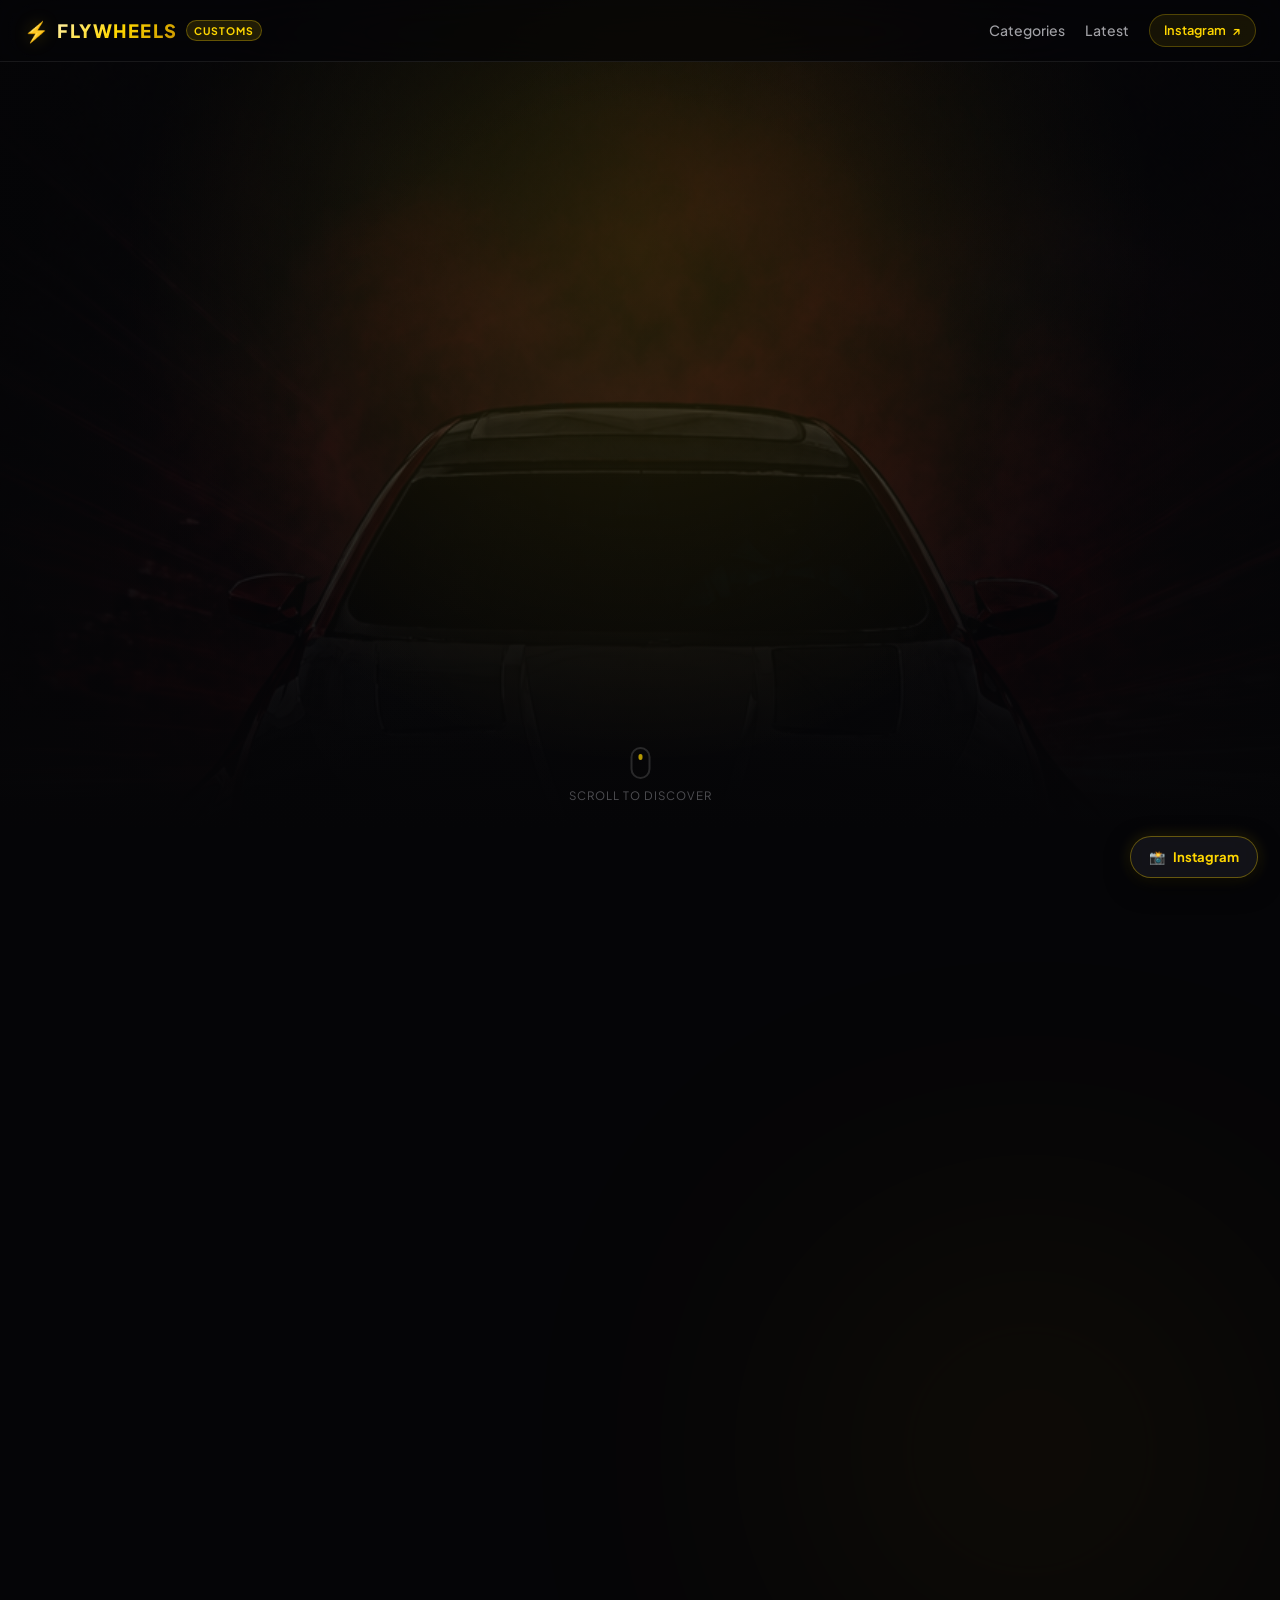
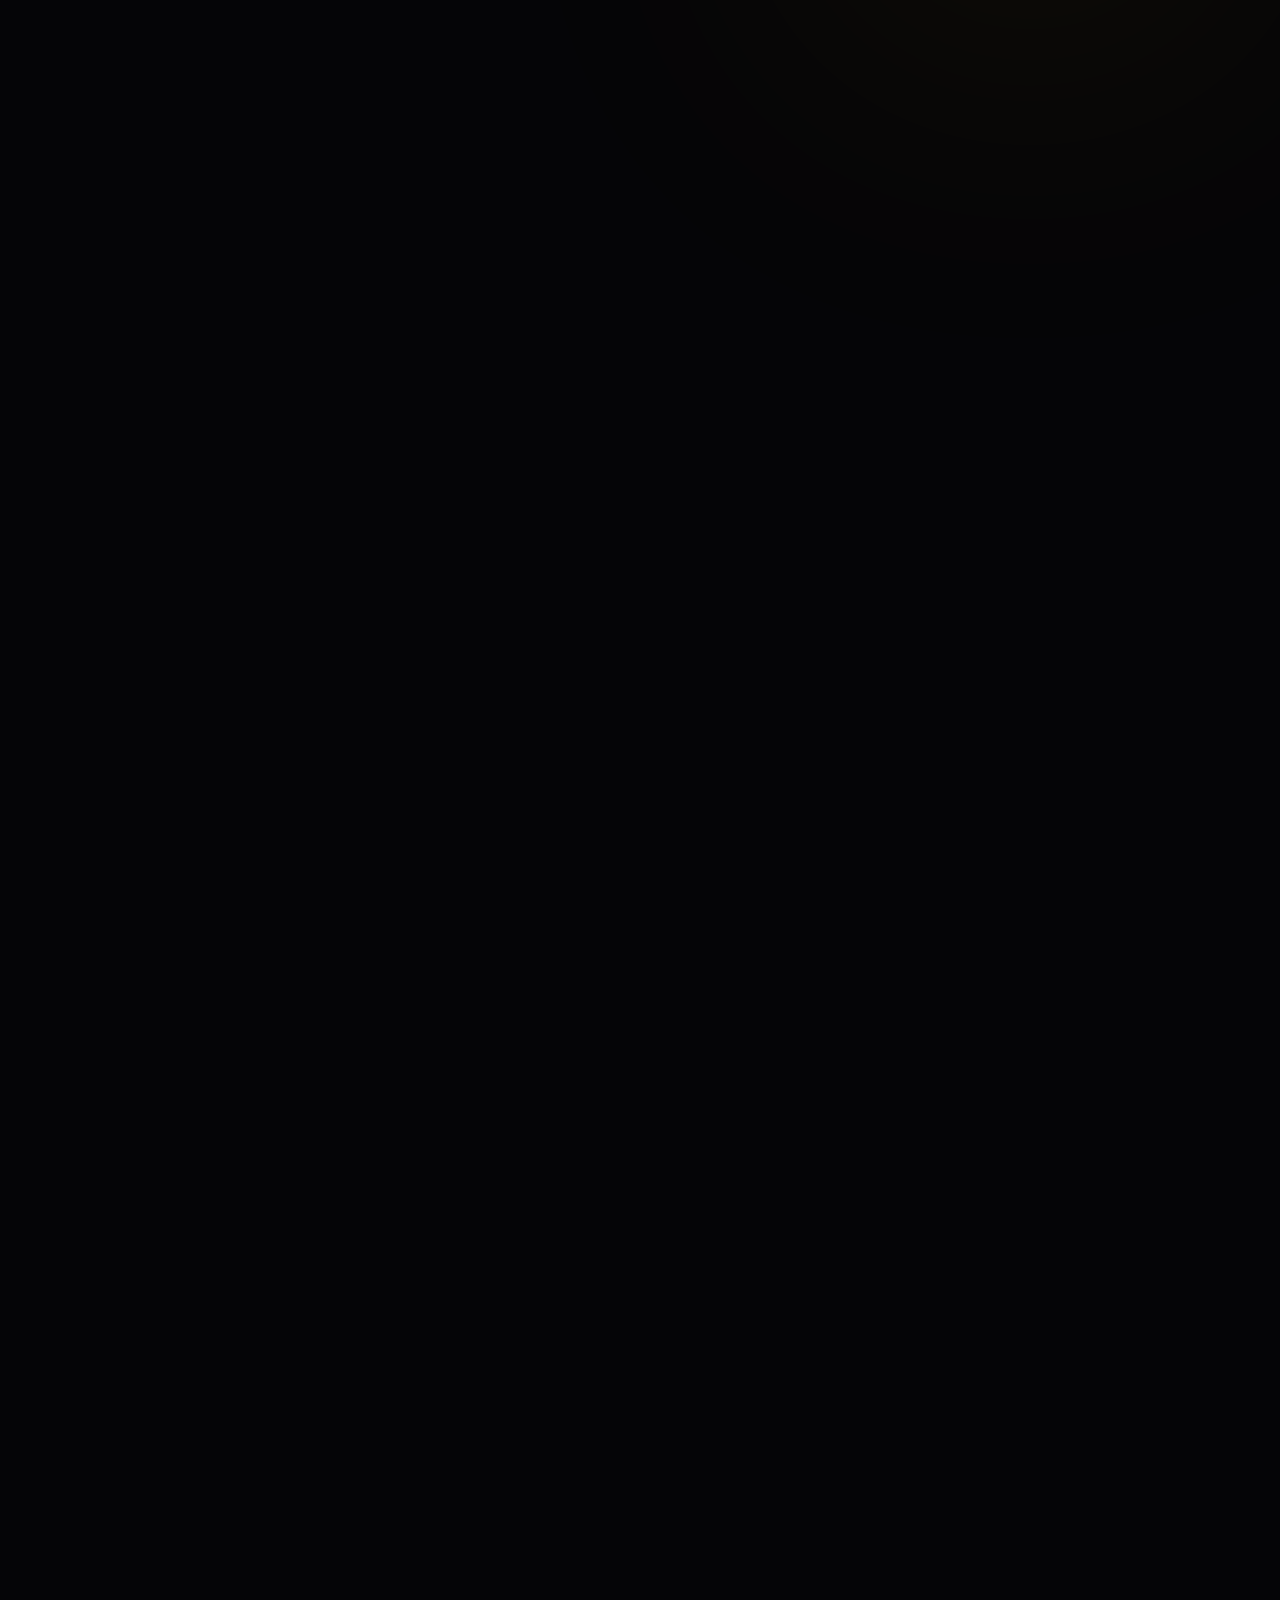
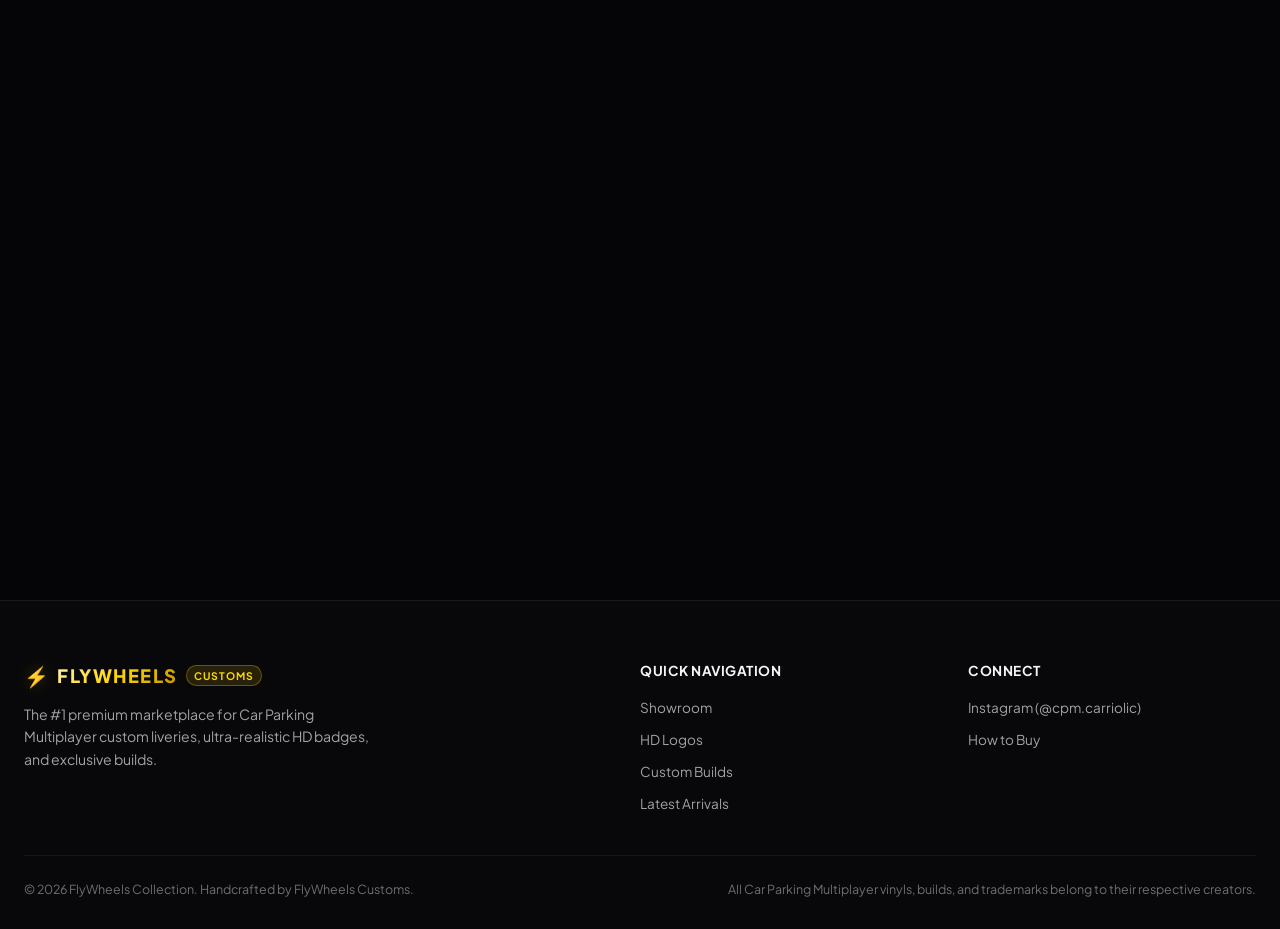
==== commit acb3cc2d: "Fix mobile navbar spacing, prevent horizontal overflow, and improve responsive layout" ====
--- a/index.html
+++ b/index.html
@@ -1,340 +1,415 @@
 <!DOCTYPE html>
 <html lang="en">
+
 <head>
     <meta charset="UTF-8">
     <meta name="viewport" content="width=device-width, initial-scale=1.0, maximum-scale=5.0">
-    <meta name="description" content="FlyWheels Collection - Premium handcrafted custom cars, HD logos, and unique builds for Car Parking Multiplayer (CPM).">
+    <meta name="description"
+        content="FlyWheels Collection - Premium handcrafted custom cars, HD logos, and unique builds for Car Parking Multiplayer (CPM).">
     <title>FlyWheels Collection • Premium CPM Cars</title>
+
+    <meta http-equiv="Cache-Control" content="no-cache, no-store, must-revalidate">
+    <meta http-equiv="Pragma" content="no-cache">
+    <meta http-equiv="Expires" content="0">
 
     <link rel="preconnect" href="https://fonts.googleapis.com">
     <link rel="preconnect" href="https://fonts.gstatic.com" crossorigin>
-    <link href="https://fonts.googleapis.com/css2?family=Plus+Jakarta+Sans:wght@400;500;600;700;800&family=Space+Grotesk:wght@600;700&display=swap" rel="stylesheet">
-    <link rel="stylesheet" href="style.css">
+    <link
+        href="https://fonts.googleapis.com/css2?family=Plus+Jakarta+Sans:wght@400;500;600;700;800&family=Space+Grotesk:wght@600;700&display=swap"
+        rel="stylesheet">
+    <link rel="stylesheet" href="style.css?v=3.1">
 </head>
+
 <body>
 
-<!-- Apple-style Ambient Background Glows -->
-<div class="ambient-glow glow-top" aria-hidden="true"></div>
-<div class="ambient-glow glow-middle" aria-hidden="true"></div>
-
-<!-- Sleek Frosted Glass Navigation -->
-<nav id="navbar">
-    <div class="nav-container">
-        <a href="#" class="brand-logo">
-            <span class="logo-mark">⚡</span>
-            <span class="brand-text">FLYWHEELS</span>
-            <span class="brand-tag">CUSTOMS</span>
-        </a>
-        <div class="nav-links">
-            <a href="#collection" class="nav-link">Categories</a>
-            <a href="#latest-section" class="nav-link">Latest</a>
-            <a href="https://instagram.com/cpm.carriolic" target="_blank" class="nav-btn-ig" rel="noopener">
-                <span>Instagram</span>
-                <span class="arrow-icon">↗</span>
-            </a>
-        </div>
-    </div>
-</nav>
-
-<!-- Hero Section with Apple Aesthetic -->
-<header class="hero">
-    <div class="hero-overlay"></div>
-    <div class="hero-content">
-        <div class="hero-pill-badge scroll-reveal">
-            <span class="pulse-dot"></span>
-            <span>Car Parking Multiplayer • Exclusive Drops</span>
-        </div>
-
-        <h1 class="hero-title scroll-reveal">
-            FLYWHEELS<br><span class="gold-gradient-text">COLLECTION</span>
-        </h1>
-
-        <p class="hero-subtitle scroll-reveal">
-            Precision-crafted custom liveries, 4K HD logos, and 1-of-1 showpieces built for CPM enthusiasts.
-        </p>
-
-        <div class="hero-cta-group scroll-reveal">
-            <a href="#collection" class="btn-apple-primary">
-                Explore Categories
-                <span class="btn-arrow">↓</span>
-            </a>
-            <a href="#latest-section" class="btn-apple-secondary">
-                Latest Arrivals
-            </a>
-        </div>
-
-        <!-- Trust / Highlight Badges -->
-        <div class="hero-highlights scroll-reveal">
-            <div class="highlight-chip">
-                <span class="chip-icon">⚡</span> Instant Delivery
-            </div>
-            <div class="highlight-chip">
-                <span class="chip-icon">🎨</span> 4K HD Detailing
-            </div>
-            <div class="highlight-chip">
-                <span class="chip-icon">🛡️</span> 100% Authentic
-            </div>
-        </div>
-    </div>
-
-    <div class="scroll-indicator" aria-hidden="true">
-        <div class="mouse-wheel"></div>
-        <span>Scroll to discover</span>
-    </div>
-</header>
-
-<!-- Main Collection Section -->
-<main class="collection" id="collection">
-
-    <!-- Header & Spotlight Search -->
-    <div class="collection-header scroll-reveal">
-        <span class="eyebrow-tag">THE SHOWROOM</span>
-        <h2 class="collection-title">Explore by Category</h2>
-        <p class="collection-subtitle">Browse curated garage lineups or jump straight to your favorite styles</p>
-    </div>
-
-    <!-- Apple Spotlight-Style Search Box -->
-    <div class="search-box-wrapper scroll-reveal">
-        <div class="search-box">
-            <span class="search-icon">🔍</span>
-            <input
-                type="text"
-                id="searchInput"
-                placeholder="Search by car name, BMW, Porsche, Bus..."
-                autocomplete="off"
-            >
-            <button id="searchClearBtn" class="search-clear-btn" aria-label="Clear search" style="display:none;">✕</button>
-        </div>
-        <div id="searchSuggestions" class="search-suggestions"></div>
-    </div>
-
-    <!-- Apple-style Segmented Category Filter Pills (Mobile Horizontal Scrollable) -->
-    <div class="category-nav-bar scroll-reveal" id="categoryNav">
-        <div class="category-pills">
-            <button class="cat-pill active" data-target="all">All Vehicles</button>
-            <button class="cat-pill" data-target="hdlogos-section">🚗 HD Logos</button>
-            <button class="cat-pill" data-target="builds-section">🔧 Builds</button>
-            <button class="cat-pill" data-target="oneofone-section">⭐ 1 of 1</button>
-            <button class="cat-pill" data-target="bus-section">🚌 Bus</button>
-            <button class="cat-pill" data-target="latest-section">🔥 Latest Arrivals</button>
-        </div>
-    </div>
-
-    <!-- NORMAL BROWSING VIEW: All Categories First, Then Latest Arrivals Down Below -->
-    <div id="normal-sections">
-
-        <!-- 1. HD LOGOS SECTION -->
-        <section class="category-section scroll-reveal" id="hdlogos-section">
-            <div class="section-header">
-                <div class="section-title-wrap">
-                    <span class="section-badge">HIGH RESOLUTION</span>
-                    <h2 class="section-title">🚗 HD Logos</h2>
-                </div>
-                <span class="section-count" id="count-hdlogos"></span>
-            </div>
-            <div class="cars" id="hdlogos-container">
-                <div class="skeleton-card"></div>
-                <div class="skeleton-card"></div>
-            </div>
-        </section>
-
-        <!-- 2. BUILDS SECTION -->
-        <section class="category-section scroll-reveal" id="builds-section">
-            <div class="section-header">
-                <div class="section-title-wrap">
-                    <span class="section-badge">CUSTOM TUNING</span>
-                    <h2 class="section-title">🔧 Custom Builds</h2>
-                </div>
-                <span class="section-count" id="count-builds"></span>
-            </div>
-            <div class="cars" id="builds-container">
-                <div class="skeleton-card"></div>
-                <div class="skeleton-card"></div>
-            </div>
-        </section>
-
-        <!-- 3. 1 OF 1 SECTION -->
-        <section class="category-section scroll-reveal" id="oneofone-section">
-            <div class="section-header">
-                <div class="section-title-wrap">
-                    <span class="section-badge">EXCLUSIVE</span>
-                    <h2 class="section-title">⭐ 1 of 1 Masterpieces</h2>
-                </div>
-                <span class="section-count" id="count-oneofone"></span>
-            </div>
-            <div class="cars" id="oneofone-container">
-                <div class="skeleton-card"></div>
-                <div class="skeleton-card"></div>
-            </div>
-        </section>
-
-        <!-- 4. BUS SECTION -->
-        <section class="category-section scroll-reveal" id="bus-section">
-            <div class="section-header">
-                <div class="section-title-wrap">
-                    <span class="section-badge">SPECIAL SERIES</span>
-                    <h2 class="section-title">🚌 Bus Edition</h2>
-                </div>
-                <span class="section-count" id="count-bus"></span>
-            </div>
-            <div class="cars" id="bus-container">
-                <div class="skeleton-card"></div>
-                <div class="skeleton-card"></div>
-            </div>
-        </section>
-
-        <!-- 5. SCROLL DOWN TO SEE: LATEST ARRIVALS SECTION -->
-        <section class="category-section latest-spotlight-section scroll-reveal" id="latest-section">
-            <div class="section-header latest-header">
-                <div class="section-title-wrap">
-                    <span class="section-badge fire-badge">FRESH DROPS</span>
-                    <h2 class="section-title">🔥 Latest Arrivals</h2>
-                    <p class="section-subtext">The most recent custom releases added to FlyWheels showroom</p>
-                </div>
-                <span class="section-count" id="count-latest"></span>
-            </div>
-            <div class="cars" id="latest-container">
-                <div class="skeleton-card"></div>
-                <div class="skeleton-card"></div>
-            </div>
-        </section>
-
-    </div>
-
-    <!-- SEARCH RESULTS VIEW: Shown dynamically while user types in search -->
-    <div id="search-results-section" style="display:none;">
-        <div class="section-header">
-            <div class="section-title-wrap">
-                <span class="section-badge">RESULTS</span>
-                <h2 class="section-title" id="search-results-title">Search Results</h2>
-            </div>
-            <button id="clearSearchLink" class="clear-search-link">Reset Search</button>
-        </div>
-        <div class="cars" id="search-results-container"></div>
-    </div>
-
-</main>
-
-<!-- Apple Sheet Style Payment Modal -->
-<div class="popup" id="popup" role="dialog" aria-modal="true" aria-labelledby="popupCarName">
-    <div class="popup-backdrop"></div>
-    <div class="popup-content">
-        <button class="close" id="popupCloseBtn" aria-label="Close dialog">&times;</button>
-
-        <div class="popup-header">
-            <span class="popup-pill">SECURE CHECKOUT</span>
-            <h2>Order Vehicle</h2>
-            <h3 id="popupCarName">Select Car</h3>
-        </div>
-
-        <div class="price-container">
-            <div class="price-box" id="priceDisplayBox">
-                <span class="price-label">Price</span>
-                <span class="price-value" id="popupOriginalPrice">₹0</span>
-            </div>
-            <div class="price-box discounted-box" id="popupDiscountedRow" style="display:none;">
-                <span class="price-label">Discounted</span>
-                <span class="price-value gold" id="popupDiscountedPrice">₹0</span>
-            </div>
-        </div>
-
-        <div class="qr-wrapper">
-            <img src="images/imagesqr.jpg" alt="Payment QR Code" class="qr" id="paymentQrImg">
-            <div class="qr-caption">Scan with GPay / PhonePe / Paytm / UPI</div>
-        </div>
-
-        <!-- Promo Code Input -->
-        <div class="promo-container">
-            <label for="promoInput" class="promo-label">Have a Promo Code?</label>
-            <div class="promo-input-group">
-                <input
-                    type="text"
-                    id="promoInput"
-                    placeholder="Enter Code"
-                    autocomplete="off"
-                >
-                <button id="applyPromo" class="btn-promo-apply">
-                    Apply
-                </button>
-            </div>
-            <p id="promoMessage" class="promo-message"></p>
-        </div>
-
-        <div class="popup-instructions">
-            <p>1. Scan the QR code &amp; pay the vehicle amount.</p>
-            <p>2. Take a screenshot of the completed payment.</p>
-            <p>3. Tap below to send the screenshot on Instagram for instant in-game car delivery!</p>
-        </div>
-
-        <a href="https://instagram.com/cpm.carriolic"
-           target="_blank"
-           rel="noopener"
-           class="insta-btn">
-            <span>Send Payment Proof on Instagram</span>
-            <span class="btn-arrow">→</span>
-        </a>
-    </div>
-</div>
-
-<!-- Fullscreen Image Viewer Modal -->
-<div class="image-viewer" id="imageViewer" role="dialog" aria-modal="true">
-    <button class="viewer-close" id="viewerCloseBtn" aria-label="Close image">&times;</button>
-    <div class="viewer-inner">
-        <img src="" id="viewerImg" alt="Enlarged Car View">
-        <div class="viewer-tip">Tap anywhere or press ESC to close</div>
-    </div>
-</div>
-
-<!-- Premium Footer -->
-<footer>
-    <div class="footer-content">
-        <div class="footer-brand">
-            <div class="brand-logo">
+    <!-- Apple-style Ambient Background Glows -->
+    <div class="ambient-glow glow-top" aria-hidden="true"></div>
+    <div class="ambient-glow glow-middle" aria-hidden="true"></div>
+
+    <!-- Sleek Frosted Glass Navigation -->
+    <nav id="navbar">
+        <div class="nav-container">
+            <a href="#" class="brand-logo">
                 <span class="logo-mark">⚡</span>
                 <span class="brand-text">FLYWHEELS</span>
                 <span class="brand-tag">CUSTOMS</span>
-            </div>
-            <p class="footer-desc">The #1 premium marketplace for Car Parking Multiplayer custom liveries, ultra-realistic HD badges, and exclusive builds.</p>
-        </div>
-
-        <div class="footer-links-group">
-            <h4>Quick Navigation</h4>
-            <ul>
-                <li><a href="#collection">Showroom</a></li>
-                <li><a href="#hdlogos-section">HD Logos</a></li>
-                <li><a href="#builds-section">Custom Builds</a></li>
-                <li><a href="#latest-section">Latest Arrivals</a></li>
-            </ul>
-        </div>
-
-        <div class="footer-links-group">
-            <h4>Connect</h4>
-            <ul>
-                <li><a href="https://instagram.com/cpm.carriolic" target="_blank" rel="noopener">Instagram (@cpm.carriolic)</a></li>
-                <li><a href="#collection">How to Buy</a></li>
-            </ul>
+            </a>
+            <div class="nav-links">
+                <a href="#collection" class="nav-link">Categories</a>
+                <a href="#latest-section" class="nav-link">Latest</a>
+                <a href="https://instagram.com/cpm.carriolic" target="_blank" class="nav-btn-ig" rel="noopener">
+                    <span>Instagram</span>
+                    <span class="arrow-icon">↗</span>
+                </a>
+            </div>
+        </div>
+    </nav>
+
+    <!-- Hero Section with Apple Aesthetic -->
+    <header class="hero">
+        <div class="hero-overlay"></div>
+        <div class="hero-content">
+            <div class="hero-pill-badge scroll-reveal">
+                <span class="pulse-dot"></span>
+                <span>Car Parking Multiplayer • Exclusive Drops</span>
+            </div>
+
+            <h1 class="hero-title scroll-reveal">
+                FLYWHEELS<br><span class="gold-gradient-text">COLLECTION</span>
+            </h1>
+
+            <p class="hero-subtitle scroll-reveal">
+                Precision-crafted custom liveries, 4K HD logos, and 1-of-1 showpieces built for CPM enthusiasts.
+            </p>
+
+            <div class="hero-cta-group scroll-reveal">
+                <a href="#collection" class="btn-apple-primary">
+                    Explore Categories
+                    <span class="btn-arrow">↓</span>
+                </a>
+                <a href="#latest-section" class="btn-apple-secondary">
+                    Latest Arrivals
+                </a>
+            </div>
+
+            <!-- Trust / Highlight Badges -->
+            <div class="hero-highlights scroll-reveal">
+                <div class="highlight-chip">
+                    <span class="chip-icon">⚡</span> Instant Delivery
+                </div>
+                <div class="highlight-chip">
+                    <span class="chip-icon">🎨</span> 4K HD Detailing
+                </div>
+                <div class="highlight-chip">
+                    <span class="chip-icon">🛡️</span> 100% Authentic
+                </div>
+            </div>
+        </div>
+
+        <div class="scroll-indicator" aria-hidden="true">
+            <div class="mouse-wheel"></div>
+            <span>Scroll to discover</span>
+        </div>
+    </header>
+
+    <!-- Main Collection Section -->
+    <main class="collection" id="collection">
+
+        <!-- Header & Spotlight Search -->
+        <div class="collection-header scroll-reveal">
+            <span class="eyebrow-tag">THE SHOWROOM</span>
+            <h2 class="collection-title">Explore by Category</h2>
+            <p class="collection-subtitle">Browse curated garage lineups or jump straight to your favorite styles</p>
+        </div>
+
+        <!-- Apple Spotlight-Style Search Box -->
+        <div class="search-box-wrapper scroll-reveal">
+            <div class="search-box">
+                <span class="search-icon">🔍</span>
+                <input type="text" id="searchInput" placeholder="Search by car name, BMW, Porsche, Bus..."
+                    autocomplete="off">
+                <button id="searchClearBtn" class="search-clear-btn" aria-label="Clear search"
+                    style="display:none;">✕</button>
+            </div>
+            <div id="searchSuggestions" class="search-suggestions"></div>
+        </div>
+
+        <!-- Apple-style Segmented Category Filter Pills (Mobile Horizontal Scrollable) -->
+        <div class="category-nav-bar scroll-reveal" id="categoryNav">
+            <div class="category-pills">
+                <button class="cat-pill active" data-target="all">All Vehicles</button>
+                <button class="cat-pill" data-target="hdlogos-section">🚗 HD Logos</button>
+                <button class="cat-pill" data-target="builds-section">🔧 Builds</button>
+                <button class="cat-pill" data-target="oneofone-section">⭐ 1 of 1</button>
+                <button class="cat-pill" data-target="bus-section">🚌 Bus</button>
+                <button class="cat-pill" data-target="latest-section">🔥 Latest Arrivals</button>
+            </div>
+        </div>
+
+        <!-- NORMAL BROWSING VIEW: All Categories First, Then Latest Arrivals Down Below -->
+        <div id="normal-sections">
+
+            <!-- 1. HD LOGOS SECTION -->
+            <section class="category-section scroll-reveal" id="hdlogos-section">
+                <div class="section-header">
+                    <div class="section-title-wrap">
+                        <span class="section-badge">HIGH RESOLUTION</span>
+                        <h2 class="section-title">🚗 HD Logos</h2>
+                    </div>
+                    <span class="section-count" id="count-hdlogos"></span>
+                </div>
+                <div class="cars" id="hdlogos-container">
+                    <div class="skeleton-card"></div>
+                    <div class="skeleton-card"></div>
+                </div>
+            </section>
+
+            <!-- 2. BUILDS SECTION -->
+            <section class="category-section scroll-reveal" id="builds-section">
+                <div class="section-header">
+                    <div class="section-title-wrap">
+                        <span class="section-badge">CUSTOM TUNING</span>
+                        <h2 class="section-title">🔧 Custom Builds</h2>
+                    </div>
+                    <span class="section-count" id="count-builds"></span>
+                </div>
+                <div class="cars" id="builds-container">
+                    <div class="skeleton-card"></div>
+                    <div class="skeleton-card"></div>
+                </div>
+            </section>
+
+            <!-- 3. 1 OF 1 SECTION -->
+            <section class="category-section scroll-reveal" id="oneofone-section">
+                <div class="section-header">
+                    <div class="section-title-wrap">
+                        <span class="section-badge">EXCLUSIVE</span>
+                        <h2 class="section-title">⭐ 1 of 1 Masterpieces</h2>
+                    </div>
+                    <span class="section-count" id="count-oneofone"></span>
+                </div>
+                <div class="cars" id="oneofone-container">
+                    <div class="skeleton-card"></div>
+                    <div class="skeleton-card"></div>
+                </div>
+            </section>
+
+            <!-- 4. BUS SECTION -->
+            <section class="category-section scroll-reveal" id="bus-section">
+                <div class="section-header">
+                    <div class="section-title-wrap">
+                        <span class="section-badge">SPECIAL SERIES</span>
+                        <h2 class="section-title">🚌 Bus Edition</h2>
+                    </div>
+                    <span class="section-count" id="count-bus"></span>
+                </div>
+                <div class="cars" id="bus-container">
+                    <div class="skeleton-card"></div>
+                    <div class="skeleton-card"></div>
+                </div>
+            </section>
+
+            <!-- 5. SCROLL DOWN TO SEE: LATEST ARRIVALS SECTION -->
+            <section class="category-section latest-spotlight-section scroll-reveal" id="latest-section">
+                <div class="section-header latest-header">
+                    <div class="section-title-wrap">
+                        <span class="section-badge fire-badge">FRESH DROPS</span>
+                        <h2 class="section-title">🔥 Latest Arrivals</h2>
+                        <p class="section-subtext">The most recent custom releases added to FlyWheels showroom</p>
+                    </div>
+                    <span class="section-count" id="count-latest"></span>
+                </div>
+                <div class="cars" id="latest-container">
+                    <div class="skeleton-card"></div>
+                    <div class="skeleton-card"></div>
+                </div>
+            </section>
+
+        </div>
+
+        <!-- SEARCH RESULTS VIEW: Shown dynamically while user types in search -->
+        <div id="search-results-section" style="display:none;">
+            <div class="section-header">
+                <div class="section-title-wrap">
+                    <span class="section-badge">RESULTS</span>
+                    <h2 class="section-title" id="search-results-title">Search Results</h2>
+                </div>
+                <button id="clearSearchLink" class="clear-search-link">Reset Search</button>
+            </div>
+            <div class="cars" id="search-results-container"></div>
+        </div>
+
+    </main>
+
+    <!-- Apple Sheet Style Order & Checkout Modal -->
+    <div class="popup" id="popup" role="dialog" aria-modal="true" aria-labelledby="popupCarName">
+        <div class="popup-backdrop"></div>
+        <div class="popup-content">
+            <button class="close" id="popupCloseBtn" aria-label="Close dialog">&times;</button>
+
+            <div class="popup-header">
+                <span class="popup-pill">⚡ FAST CHECKOUT</span>
+                <h2>Order Vehicle</h2>
+                <h3 id="popupCarName">Select Car</h3>
+            </div>
+
+            <div class="price-container">
+                <div class="price-box" id="priceDisplayBox">
+                    <span class="price-label">Price</span>
+                    <span class="price-value" id="popupOriginalPrice">₹0</span>
+                </div>
+                <div class="price-box discounted-box" id="popupDiscountedRow" style="display:none;">
+                    <span class="price-label">Discounted</span>
+                    <span class="price-value gold" id="popupDiscountedPrice">₹0</span>
+                </div>
+            </div>
+
+            <!-- Promo Code Input -->
+            <div class="promo-container">
+                <label for="promoInput" class="promo-label">Have a Promo Code?</label>
+                <div class="promo-input-group">
+                    <input type="text" id="promoInput" placeholder="Enter Code" autocomplete="off">
+                    <button id="applyPromo" class="btn-promo-apply" type="button">
+                        Apply
+                    </button>
+                </div>
+                <p id="promoMessage" class="promo-message"></p>
+            </div>
+
+            <!-- Buyer Order Form (Direct to Seller without database) -->
+            <form id="orderForm" class="order-form" onsubmit="return false;">
+                <div class="order-form-intro">
+                    <span class="form-badge">BUYER INFORMATION</span>
+                    <p class="form-desc">Provide your contact details so the seller can deliver your CPM car instantly.
+                    </p>
+                </div>
+
+                <!-- Instagram ID -->
+                <div class="form-group">
+                    <label for="buyerInsta" class="form-label">
+                        <span class="label-icon">📸</span> Your Instagram ID <span class="required-star">*</span>
+                    </label>
+                    <div class="input-with-prefix">
+                        <span class="input-prefix">@</span>
+                        <input type="text" id="buyerInsta" placeholder="your_insta_handle" autocomplete="off" required>
+                    </div>
+                    <div id="buyerInstaError" class="input-error-msg"></div>
+                </div>
+
+                <!-- WhatsApp Number -->
+                <div class="form-group">
+                    <label for="buyerWhatsapp" class="form-label">
+                        <span class="label-icon">📱</span> Your WhatsApp Number <span class="required-star">*</span>
+                    </label>
+                    <div class="input-with-prefix">
+                        <span class="input-prefix">📞</span>
+                        <input type="tel" id="buyerWhatsapp" placeholder="e.g. 9876543210 or +91 9876543210"
+                            autocomplete="tel" required>
+                    </div>
+                    <div id="buyerWhatsappError" class="input-error-msg"></div>
+                </div>
+
+                <!-- CPM ID (Optional) -->
+                <div class="form-group">
+                    <label for="buyerCpmId" class="form-label">
+                        <span class="label-icon">🎮</span> CPM In-Game ID / Note <span
+                            class="optional-tag">(Optional)</span>
+                    </label>
+                    <div class="input-with-prefix">
+                        <span class="input-prefix">ID</span>
+                        <input type="text" id="buyerCpmId" placeholder="e.g. CPM Player ID or custom livery request"
+                            autocomplete="off">
+                    </div>
+                </div>
+
+                <!-- Payment QR Accordion (Optional / UPI) -->
+                <div class="qr-accordion">
+                    <button type="button" class="qr-accordion-toggle" id="qrToggleBtn">
+                        <span class="qr-toggle-left">
+                            <span class="qr-toggle-icon">💳</span>
+                            <span>Pay via UPI QR (Optional)</span>
+                        </span>
+                        <span class="qr-toggle-arrow" id="qrToggleArrow">▼</span>
+                    </button>
+                    <div class="qr-accordion-body" id="qrAccordionBody" style="display:none;">
+                        <div class="qr-wrapper">
+                            <img src="images/imagesqr.jpg" alt="Payment QR Code" class="qr" id="paymentQrImg">
+                            <div class="qr-caption">Scan with GPay / PhonePe / Paytm / UPI</div>
+                        </div>
+                        <p class="qr-help-text">You can pay before or after confirming order with the seller on
+                            WhatsApp!</p>
+                    </div>
+                </div>
+
+                <!-- Confirm & Order on WhatsApp Button -->
+                <button type="button" id="confirmOrderBtn" class="confirm-order-btn">
+                    <span class="btn-wa-icon" aria-hidden="true">
+                        <svg viewBox="0 0 24 24" width="20" height="20" fill="currentColor">
+                            <path
+                                d="M12.04 2C6.58 2 2.13 6.45 2.13 11.91C2.13 13.66 2.59 15.36 3.45 16.86L2.05 22L7.3 20.62C8.75 21.41 10.38 21.83 12.04 21.83C17.5 21.83 21.95 17.38 21.95 11.92C21.95 9.27 20.92 6.78 19.05 4.91C17.18 3.03 14.69 2 12.04 2M12.05 3.67C14.25 3.67 16.31 4.53 17.87 6.09C19.42 7.65 20.28 9.72 20.28 11.92C20.28 16.46 16.58 20.15 12.04 20.15C10.56 20.15 9.11 19.76 7.85 19L7.55 18.83L4.43 19.65L5.26 16.61L5.06 16.29C4.24 15 3.8 13.47 3.8 11.91C3.81 7.37 7.5 3.67 12.05 3.67M9.53 7.35C9.34 7.35 9.04 7.42 8.78 7.7C8.52 7.98 7.78 8.67 7.78 10.08C7.78 11.49 8.81 12.85 8.95 13.04C9.1 13.23 10.96 16.1 13.82 17.33C16.2 18.36 16.68 18.15 17.19 18.11C17.71 18.06 18.86 17.43 19.1 16.76C19.34 16.08 19.34 15.5 19.27 15.38C19.2 15.26 19.01 15.19 18.73 15.05C18.45 14.91 17.08 14.23 16.82 14.14C16.57 14.05 16.38 14 16.2 14.28C16.01 14.56 15.48 15.19 15.32 15.38C15.16 15.56 15 15.58 14.72 15.44C14.44 15.3 13.54 15.01 12.47 14.05C11.64 13.31 11.08 12.4 10.92 12.12C10.76 11.84 10.9 11.69 11.04 11.55C11.17 11.42 11.33 11.21 11.47 11.05C11.61 10.89 11.66 10.77 11.75 10.59C11.85 10.4 11.8 10.24 11.73 10.1C11.66 9.96 11.1 8.59 10.87 8.03C10.64 7.48 10.41 7.56 10.24 7.55C10.08 7.55 9.89 7.35 9.53 7.35Z" />
+                        </svg>
+                    </span>
+                    <span>Confirm Order on WhatsApp</span>
+                    <span class="btn-arrow">→</span>
+                </button>
+
+                <!-- Real-time Status / Success Notification -->
+                <div id="orderStatusNotice" class="order-status-notice" style="display:none;"></div>
+
+                <!-- Alternative Email Channel -->
+                <div class="order-alt-channel">
+                    <span>Prefer email? </span>
+                    <button type="button" id="confirmEmailBtn" class="alt-email-btn">Send via Email instead</button>
+                </div>
+            </form>
+
+            <div class="order-guarantee-note">
+                <span class="note-shield">🛡️</span>
+                <span>Direct to seller (+91 8590808931) • 100% Free &amp; Instant Delivery</span>
+            </div>
         </div>
     </div>
 
-    <div class="footer-bottom">
-        <p>&copy; 2026 FlyWheels Collection. Handcrafted by FlyWheels Customs.</p>
-        <p class="footer-note">All Car Parking Multiplayer vinyls, builds, and trademarks belong to their respective creators.</p>
+    <!-- Fullscreen Image Viewer Modal -->
+    <div class="image-viewer" id="imageViewer" role="dialog" aria-modal="true">
+        <button class="viewer-close" id="viewerCloseBtn" aria-label="Close image">&times;</button>
+        <div class="viewer-inner">
+            <img src="" id="viewerImg" alt="Enlarged Car View">
+            <div class="viewer-tip">Tap anywhere or press ESC to close</div>
+        </div>
     </div>
-</footer>
-
-<!-- Floating Instagram Button (Apple Pill with Glow) -->
-<a href="https://instagram.com/cpm.carriolic"
-   target="_blank"
-   rel="noopener"
-   class="floating-instagram"
-   aria-label="Contact on Instagram">
-    <span class="ig-icon">📸</span>
-    <span class="ig-text">Instagram</span>
-</a>
-
-<!-- Supabase SDK & App Logic -->
-<script src="https://cdn.jsdelivr.net/npm/@supabase/supabase-js@2"></script>
-<script src="script.js"></script>
+
+    <!-- Premium Footer -->
+    <footer>
+        <div class="footer-content">
+            <div class="footer-brand">
+                <div class="brand-logo">
+                    <span class="logo-mark">⚡</span>
+                    <span class="brand-text">FLYWHEELS</span>
+                    <span class="brand-tag">CUSTOMS</span>
+                </div>
+                <p class="footer-desc">The #1 premium marketplace for Car Parking Multiplayer custom liveries,
+                    ultra-realistic HD badges, and exclusive builds.</p>
+            </div>
+
+            <div class="footer-links-group">
+                <h4>Quick Navigation</h4>
+                <ul>
+                    <li><a href="#collection">Showroom</a></li>
+                    <li><a href="#hdlogos-section">HD Logos</a></li>
+                    <li><a href="#builds-section">Custom Builds</a></li>
+                    <li><a href="#latest-section">Latest Arrivals</a></li>
+                </ul>
+            </div>
+
+            <div class="footer-links-group">
+                <h4>Connect</h4>
+                <ul>
+                    <li><a href="https://instagram.com/cpm.carriolic" target="_blank" rel="noopener">Instagram
+                            (@cpm.carriolic)</a></li>
+                    <li><a href="#collection">How to Buy</a></li>
+                </ul>
+            </div>
+        </div>
+
+        <div class="footer-bottom">
+            <p>&copy; 2026 FlyWheels Collection. Handcrafted by FlyWheels Customs.</p>
+            <p class="footer-note">All Car Parking Multiplayer vinyls, builds, and trademarks belong to their respective
+                creators.</p>
+        </div>
+    </footer>
+
+    <!-- Floating Instagram Button (Apple Pill with Glow) -->
+    <a href="https://instagram.com/cpm.carriolic" target="_blank" rel="noopener" class="floating-instagram"
+        aria-label="Contact on Instagram">
+        <span class="ig-icon">📸</span>
+        <span class="ig-text">Instagram</span>
+    </a>
+
+    <!-- Supabase SDK & App Logic -->
+    <script src="https://cdn.jsdelivr.net/npm/@supabase/supabase-js@2"></script>
+    <script src="script.js?v=3.1"></script>
 
 </body>
-</html>
+
+</html>
--- a/style.css
+++ b/style.css
@@ -53,6 +53,8 @@
     scroll-behavior: smooth;
     font-size: 16px;
     background-color: var(--bg-base);
+    overflow-x: hidden;
+    width: 100%;
 }
 
 body {
@@ -65,6 +67,7 @@
     line-height: 1.5;
     position: relative;
     min-height: 100vh;
+    width: 100%;
 }
 
 /* Apple Ambient Background Orbs */
@@ -88,8 +91,9 @@
 
 .glow-middle {
     top: 1200px;
-    right: -100px;
+    right: 0;
     width: 500px;
+    max-width: 100vw;
     height: 500px;
     background: radial-gradient(circle, #FFD700 0%, #442200 60%, transparent 80%);
     opacity: 0.1;
@@ -1207,47 +1211,303 @@
     font-weight: 500;
 }
 
-.popup-instructions {
+/* ==========================================================================
+   Apple-Style Order Form & Checkout
+   ========================================================================== */
+.order-form {
+    display: flex;
+    flex-direction: column;
     text-align: left;
-    background: rgba(255, 215, 0, 0.04);
-    border-left: 2px solid var(--accent-gold);
+    margin-top: 8px;
+}
+
+.order-form-intro {
+    background: rgba(255, 255, 255, 0.02);
+    border: 1px solid var(--border-subtle);
+    border-radius: var(--radius-sm);
     padding: 10px 14px;
-    border-radius: 0 var(--radius-sm) var(--radius-sm) 0;
-    margin-bottom: 20px;
-}
-
-.popup-instructions p {
+    margin-bottom: 16px;
+}
+
+.form-badge {
+    display: inline-block;
+    font-size: 0.62rem;
+    font-weight: 700;
+    letter-spacing: 1px;
+    color: var(--accent-gold);
+    margin-bottom: 4px;
+}
+
+.form-desc {
+    font-size: 0.75rem;
+    color: var(--text-secondary);
+    line-height: 1.4;
+    margin: 0;
+}
+
+.form-group {
+    margin-bottom: 14px;
+}
+
+.form-label {
+    display: flex;
+    align-items: center;
+    gap: 6px;
+    font-size: 0.76rem;
+    font-weight: 600;
+    color: var(--text-secondary);
+    margin-bottom: 6px;
+    letter-spacing: 0.3px;
+}
+
+.label-icon {
+    font-size: 0.85rem;
+}
+
+.required-star {
+    color: var(--status-sold);
+    font-weight: 700;
+}
+
+.optional-tag {
+    font-size: 0.68rem;
+    color: var(--text-muted);
+    font-weight: 400;
+    margin-left: auto;
+}
+
+.input-with-prefix {
+    display: flex;
+    align-items: stretch;
+    background: rgba(0, 0, 0, 0.45);
+    border: 1px solid var(--border-subtle);
+    border-radius: var(--radius-sm);
+    overflow: hidden;
+    transition: var(--transition-smooth);
+}
+
+.input-with-prefix:focus-within {
+    border-color: var(--accent-gold);
+    box-shadow: 0 0 0 2px var(--accent-gold-glow);
+}
+
+.input-with-prefix.has-error {
+    border-color: var(--status-sold) !important;
+    box-shadow: 0 0 0 2px var(--status-sold-glow) !important;
+}
+
+.input-prefix {
+    padding: 0 12px;
+    color: var(--accent-gold);
+    font-weight: 700;
+    font-size: 0.85rem;
+    background: rgba(255, 255, 255, 0.03);
+    border-right: 1px solid var(--border-subtle);
+    display: flex;
+    align-items: center;
+    justify-content: center;
+    user-select: none;
+    min-width: 42px;
+}
+
+.input-with-prefix input {
+    flex: 1;
+    background: transparent;
+    border: none;
+    padding: 11px 14px;
+    color: #fff;
+    font-size: 0.9rem;
+    font-family: inherit;
+    outline: none;
+    width: 100%;
+}
+
+.input-with-prefix input::placeholder {
+    color: var(--text-muted);
+    opacity: 0.7;
+    font-size: 0.82rem;
+}
+
+.input-error-msg {
+    font-size: 0.72rem;
+    color: var(--status-sold);
+    margin-top: 5px;
+    padding-left: 2px;
+    display: none;
+    font-weight: 500;
+}
+
+.input-error-msg.visible {
+    display: block;
+    animation: errorShake 0.25s ease;
+}
+
+@keyframes errorShake {
+    0%, 100% { transform: translateX(0); }
+    25% { transform: translateX(-4px); }
+    75% { transform: translateX(4px); }
+}
+
+/* Payment QR Accordion */
+.qr-accordion {
+    background: rgba(255, 255, 255, 0.02);
+    border: 1px solid var(--border-subtle);
+    border-radius: var(--radius-sm);
+    margin-bottom: 16px;
+    overflow: hidden;
+    transition: var(--transition-smooth);
+}
+
+.qr-accordion-toggle {
+    width: 100%;
+    padding: 10px 14px;
+    background: transparent;
+    border: none;
+    color: var(--text-secondary);
+    display: flex;
+    align-items: center;
+    justify-content: space-between;
     font-size: 0.78rem;
-    color: var(--text-secondary);
-    margin-bottom: 4px;
+    font-weight: 600;
+    cursor: pointer;
+    transition: var(--transition-smooth);
+}
+
+.qr-accordion-toggle:hover {
+    color: var(--text-primary);
+    background: rgba(255, 255, 255, 0.04);
+}
+
+.qr-toggle-left {
+    display: flex;
+    align-items: center;
+    gap: 8px;
+}
+
+.qr-toggle-icon {
+    font-size: 0.9rem;
+}
+
+.qr-toggle-arrow {
+    font-size: 0.65rem;
+    color: var(--text-muted);
+    transition: transform 0.3s cubic-bezier(0.16, 1, 0.3, 1);
+}
+
+.qr-toggle-arrow.open {
+    transform: rotate(180deg);
+}
+
+.qr-accordion-body {
+    padding: 14px;
+    text-align: center;
+    border-top: 1px solid var(--border-subtle);
+    background: rgba(0, 0, 0, 0.25);
+}
+
+.qr-help-text {
+    font-size: 0.72rem;
+    color: var(--text-muted);
+    margin-top: 6px;
     line-height: 1.4;
 }
 
-.popup-instructions p:last-child {
-    margin-bottom: 0;
-}
-
-.insta-btn {
+/* Confirm & Order Button (Vibrant WhatsApp Action) */
+.confirm-order-btn {
     display: flex;
     align-items: center;
     justify-content: center;
-    gap: 8px;
+    gap: 10px;
     width: 100%;
-    padding: 14px;
-    background: var(--accent-gold);
-    color: #000;
+    padding: 14px 20px;
+    background: linear-gradient(135deg, #25D366 0%, #1ebe5d 50%, #128C7E 100%);
+    color: #FFFFFF;
     font-weight: 700;
-    font-size: 0.9rem;
+    font-size: 0.92rem;
+    border: none;
     border-radius: var(--radius-pill);
-    text-decoration: none;
-    box-shadow: 0 6px 20px var(--accent-gold-glow);
+    cursor: pointer;
+    box-shadow: 0 6px 20px rgba(37, 211, 102, 0.35);
     transition: var(--transition-smooth);
-}
-
-.insta-btn:hover {
-    background: #fff;
+    margin-top: 6px;
+}
+
+.confirm-order-btn:hover {
+    background: linear-gradient(135deg, #2ff778 0%, #25D366 50%, #128C7E 100%);
     transform: translateY(-2px);
-    box-shadow: 0 8px 25px rgba(255, 255, 255, 0.4);
+    box-shadow: 0 8px 25px rgba(37, 211, 102, 0.5);
+}
+
+.confirm-order-btn:active {
+    transform: scale(0.98);
+}
+
+.btn-wa-icon {
+    display: flex;
+    align-items: center;
+    justify-content: center;
+}
+
+/* Status / Redirect notice */
+.order-status-notice {
+    background: rgba(48, 209, 88, 0.12);
+    border: 1px solid rgba(48, 209, 88, 0.35);
+    color: var(--status-available);
+    padding: 12px 14px;
+    border-radius: var(--radius-sm);
+    font-size: 0.78rem;
+    line-height: 1.45;
+    margin-top: 14px;
+    text-align: center;
+    animation: popupSpring 0.3s var(--ease-apple);
+}
+
+.order-status-notice a {
+    color: var(--accent-gold);
+    text-decoration: underline;
+    font-weight: 600;
+}
+
+/* Alternative channel link */
+.order-alt-channel {
+    text-align: center;
+    margin-top: 14px;
+    font-size: 0.76rem;
+    color: var(--text-muted);
+}
+
+.alt-email-btn {
+    background: none;
+    border: none;
+    color: var(--accent-gold);
+    font-size: 0.76rem;
+    font-weight: 600;
+    cursor: pointer;
+    text-decoration: underline;
+    padding: 0;
+    margin-left: 2px;
+    transition: opacity 0.2s ease;
+}
+
+.alt-email-btn:hover {
+    opacity: 0.8;
+}
+
+/* Footer Guarantee Note */
+.order-guarantee-note {
+    display: flex;
+    align-items: center;
+    justify-content: center;
+    gap: 6px;
+    font-size: 0.7rem;
+    color: var(--text-muted);
+    margin-top: 18px;
+    padding-top: 14px;
+    border-top: 1px solid var(--border-subtle);
+}
+
+.note-shield {
+    font-size: 0.8rem;
 }
 
 /* ==========================================================================
@@ -1523,15 +1783,38 @@
 
     /* Mobile Navbar */
     .nav-container {
-        padding: 12px 16px;
+        padding: 10px 14px;
+        gap: 8px;
+    }
+
+    .brand-logo {
+        gap: 6px;
+        min-width: 0;
+    }
+
+    .brand-text {
+        font-size: 0.96rem;
+        letter-spacing: 0.8px;
+    }
+
+    .brand-tag {
+        font-size: 0.6rem;
+        padding: 2px 6px;
+    }
+
+    .nav-links {
+        gap: 8px;
+        flex-shrink: 0;
     }
 
     .nav-links .nav-link {
         display: none; /* Hide text links to save mobile header space */
     }
 
-    .brand-text {
-        font-size: 1.02rem;
+    .nav-btn-ig {
+        padding: 5px 10px;
+        font-size: 0.74rem;
+        gap: 4px;
     }
 
     /* Category Navigation */
@@ -1582,6 +1865,14 @@
 
 /* Extra small devices (iPhone SE / screens <= 380px) */
 @media (max-width: 380px) {
+    .brand-tag {
+        display: none; /* Hide CUSTOMS tag on very small screens to fit Instagram button */
+    }
+
+    .brand-text {
+        font-size: 0.9rem;
+    }
+
     .cars {
         gap: 8px !important;
     }
